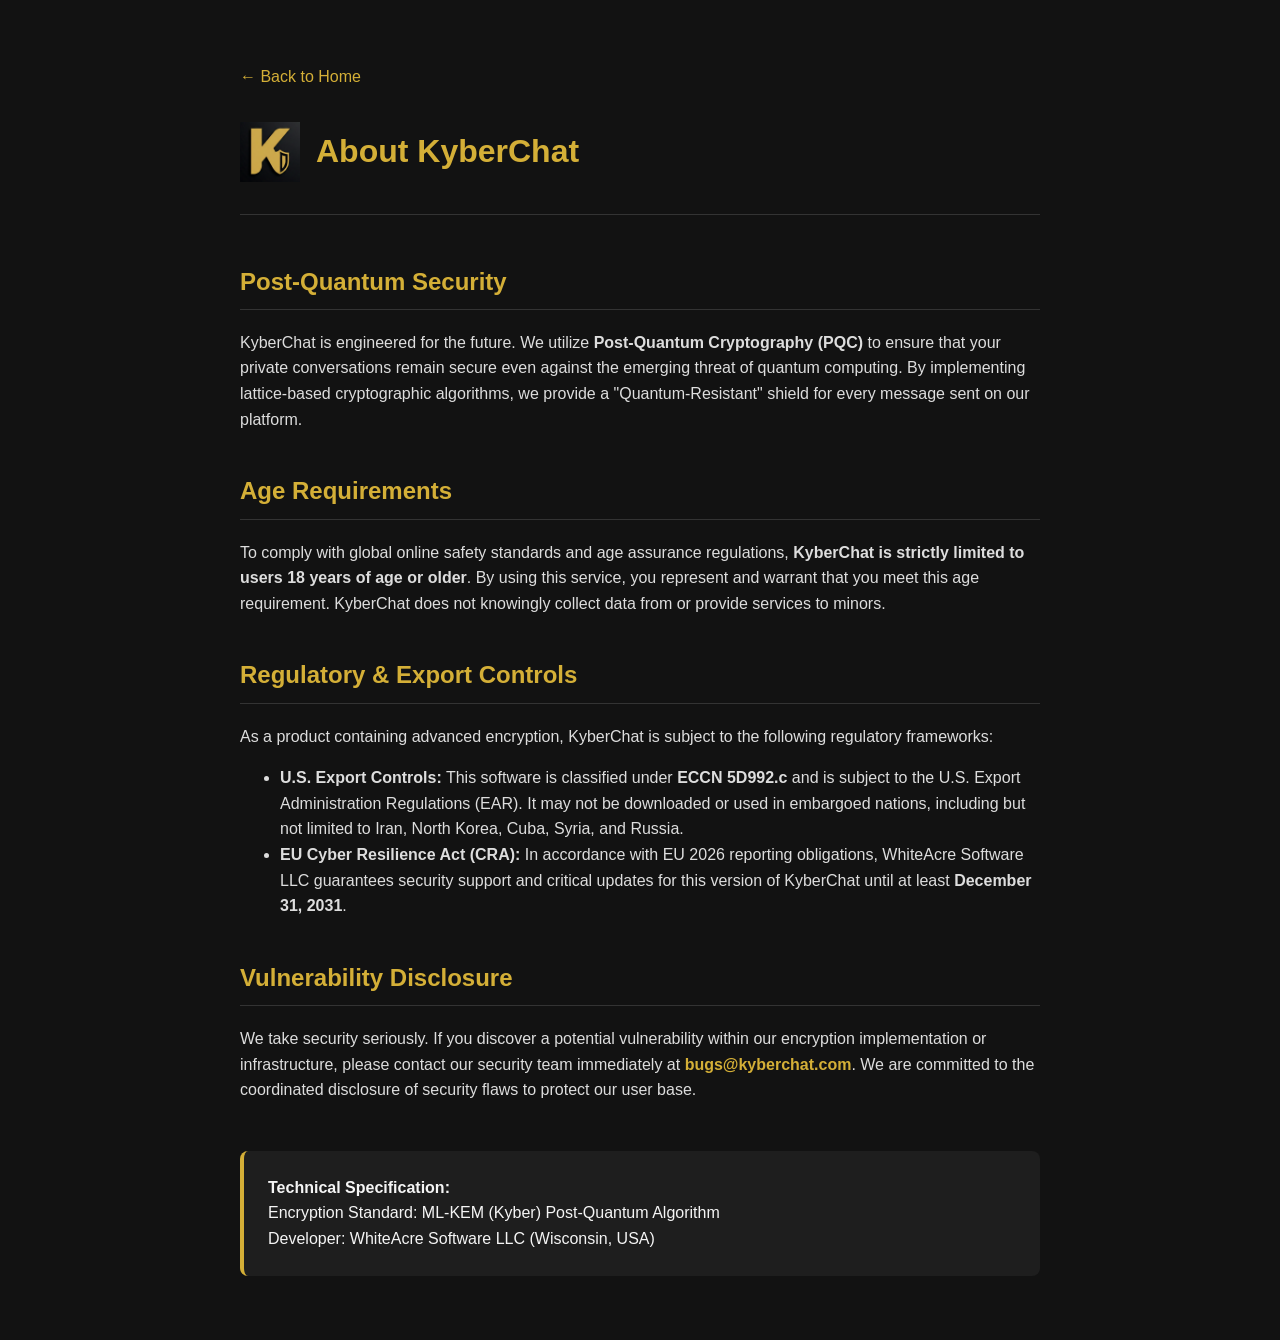
==== about.html @ 8aec7927 "added about.html" ====
<!DOCTYPE html>
<html lang="en">
<head>
    <meta charset="UTF-8">
    <meta name="viewport" content="width=device-width, initial-scale=1.0">
    <title>About KyberChat - Technology & Compliance</title>
    <link rel="icon" type="image/x-icon" href="favicon.ico">
    <link rel="stylesheet" href="styles.css">
</head>
<body class="policy-page">

    <div class="container">
        <a href="index.html" class="nav-link">&larr; Back to Home</a>
        
        <div class="page-header">
            <img src="kyberchat_logo.png" alt="KyberChat Logo" class="logo">
            <h1>About KyberChat</h1>
        </div>

        <section>
            <h2>Post-Quantum Security</h2>
            <p>KyberChat is engineered for the future. We utilize <strong>Post-Quantum Cryptography (PQC)</strong> to ensure that your private conversations remain secure even against the emerging threat of quantum computing. By implementing lattice-based cryptographic algorithms, we provide a "Quantum-Resistant" shield for every message sent on our platform.</p>
        </section>

        <section>
            <h2>Age Requirements</h2>
            <p>To comply with global online safety standards and age assurance regulations, <strong>KyberChat is strictly limited to users 18 years of age or older</strong>. By using this service, you represent and warrant that you meet this age requirement. KyberChat does not knowingly collect data from or provide services to minors.</p>
        </section>

        <section>
            <h2>Regulatory & Export Controls</h2>
            <p>As a product containing advanced encryption, KyberChat is subject to the following regulatory frameworks:</p>
            <ul>
                <li><strong>U.S. Export Controls:</strong> This software is classified under <strong>ECCN 5D992.c</strong> and is subject to the U.S. Export Administration Regulations (EAR). It may not be downloaded or used in embargoed nations, including but not limited to Iran, North Korea, Cuba, Syria, and Russia.</li>
                <li><strong>EU Cyber Resilience Act (CRA):</strong> In accordance with EU 2026 reporting obligations, WhiteAcre Software LLC guarantees security support and critical updates for this version of KyberChat until at least <strong>December 31, 2031</strong>.</li>
            </ul>
        </section>

        <section>
            <h2>Vulnerability Disclosure</h2>
            <p>We take security seriously. If you discover a potential vulnerability within our encryption implementation or infrastructure, please contact our security team immediately at <a href="mailto:bugs@kyberchat.com">bugs@kyberchat.com</a>. We are committed to the coordinated disclosure of security flaws to protect our user base.</p>
        </section>

        <div class="company-info">
            <strong>Technical Specification:</strong><br>
            Encryption Standard: ML-KEM (Kyber) Post-Quantum Algorithm<br>
            Developer: WhiteAcre Software LLC (Wisconsin, USA)
        </div>
    </div>

</body>
</html>
---- styles.css ----
:root {
    --bg-color: #121212;
    --text-color: #f5f5f5;
    --accent-color: #d4af37; /* Gold to match the logo */
    --card-bg: #1e1e1e;
}

body {
    font-family: -apple-system, BlinkMacSystemFont, "Segoe UI", Roboto, Helvetica, Arial, sans-serif;
    background-color: var(--bg-color);
    color: var(--text-color);
    margin: 0;
    padding: 0;
    line-height: 1.6;
}

/* --- Common Typography & Links --- */
h1 {
    color: var(--accent-color);
    margin: 0;
}

a {
    color: var(--accent-color);
    text-decoration: none;
    font-weight: bold;
}

a:hover {
    text-decoration: underline;
}

.logo {
    width: 120px;
    height: auto;
    margin-bottom: 1rem;
}

.container {
    max-width: 900px;
    margin: 0 auto;
    padding: 2rem;
}

/* --- Index.html Styles --- */
header {
    text-align: center;
    padding: 4rem 2rem;
    background: linear-gradient(180deg, #1a1a1a 0%, var(--bg-color) 100%);
}

header h1 {
    font-size: 3rem;
    margin-bottom: 0.5rem;
}

.subtitle {
    font-size: 1.2rem;
    color: #aaa;
    max-width: 600px;
    margin: 0 auto 2rem auto;
}

.features {
    display: flex;
    gap: 2rem;
    margin-top: 2rem;
    flex-wrap: wrap;
}

.feature-card {
    background-color: var(--card-bg);
    padding: 2rem;
    border-radius: 8px;
    flex: 1;
    min-width: 250px;
    border-top: 4px solid var(--accent-color);
}

.links {
    text-align: center;
    margin-top: 4rem;
}

.btn {
    display: inline-block;
    background-color: var(--accent-color);
    color: #000;
    padding: 0.8rem 1.5rem;
    border-radius: 4px;
    margin: 0.5rem;
    transition: opacity 0.2s;
}

.btn:hover {
    opacity: 0.8;
    text-decoration: none;
}

footer {
    text-align: center;
    padding: 2rem;
    margin-top: 4rem;
    border-top: 1px solid #333;
    font-size: 0.9rem;
    color: #888;
}

/* --- Privacy Policy Styles --- */
.policy-page .container {
    max-width: 800px;
    padding: 4rem 2rem;
}

.page-header {
    display: flex;
    align-items: center;
    gap: 1rem;
    margin-bottom: 3rem;
    border-bottom: 1px solid #333;
    padding-bottom: 2rem;
}

.page-header .logo {
    width: 60px;
    margin-bottom: 0;
}

.policy-page h2 {
    color: var(--accent-color);
    margin-top: 2.5rem;
    border-bottom: 1px solid #333;
    padding-bottom: 0.5rem;
}

.policy-page p, 
.policy-page li {
    color: #ddd;
}

.nav-link {
    display: inline-block;
    margin-bottom: 2rem;
    font-weight: normal;
}

.company-info {
    background-color: var(--card-bg);
    padding: 1.5rem;
    border-radius: 8px;
    margin-top: 3rem;
    border-left: 4px solid var(--accent-color);
}
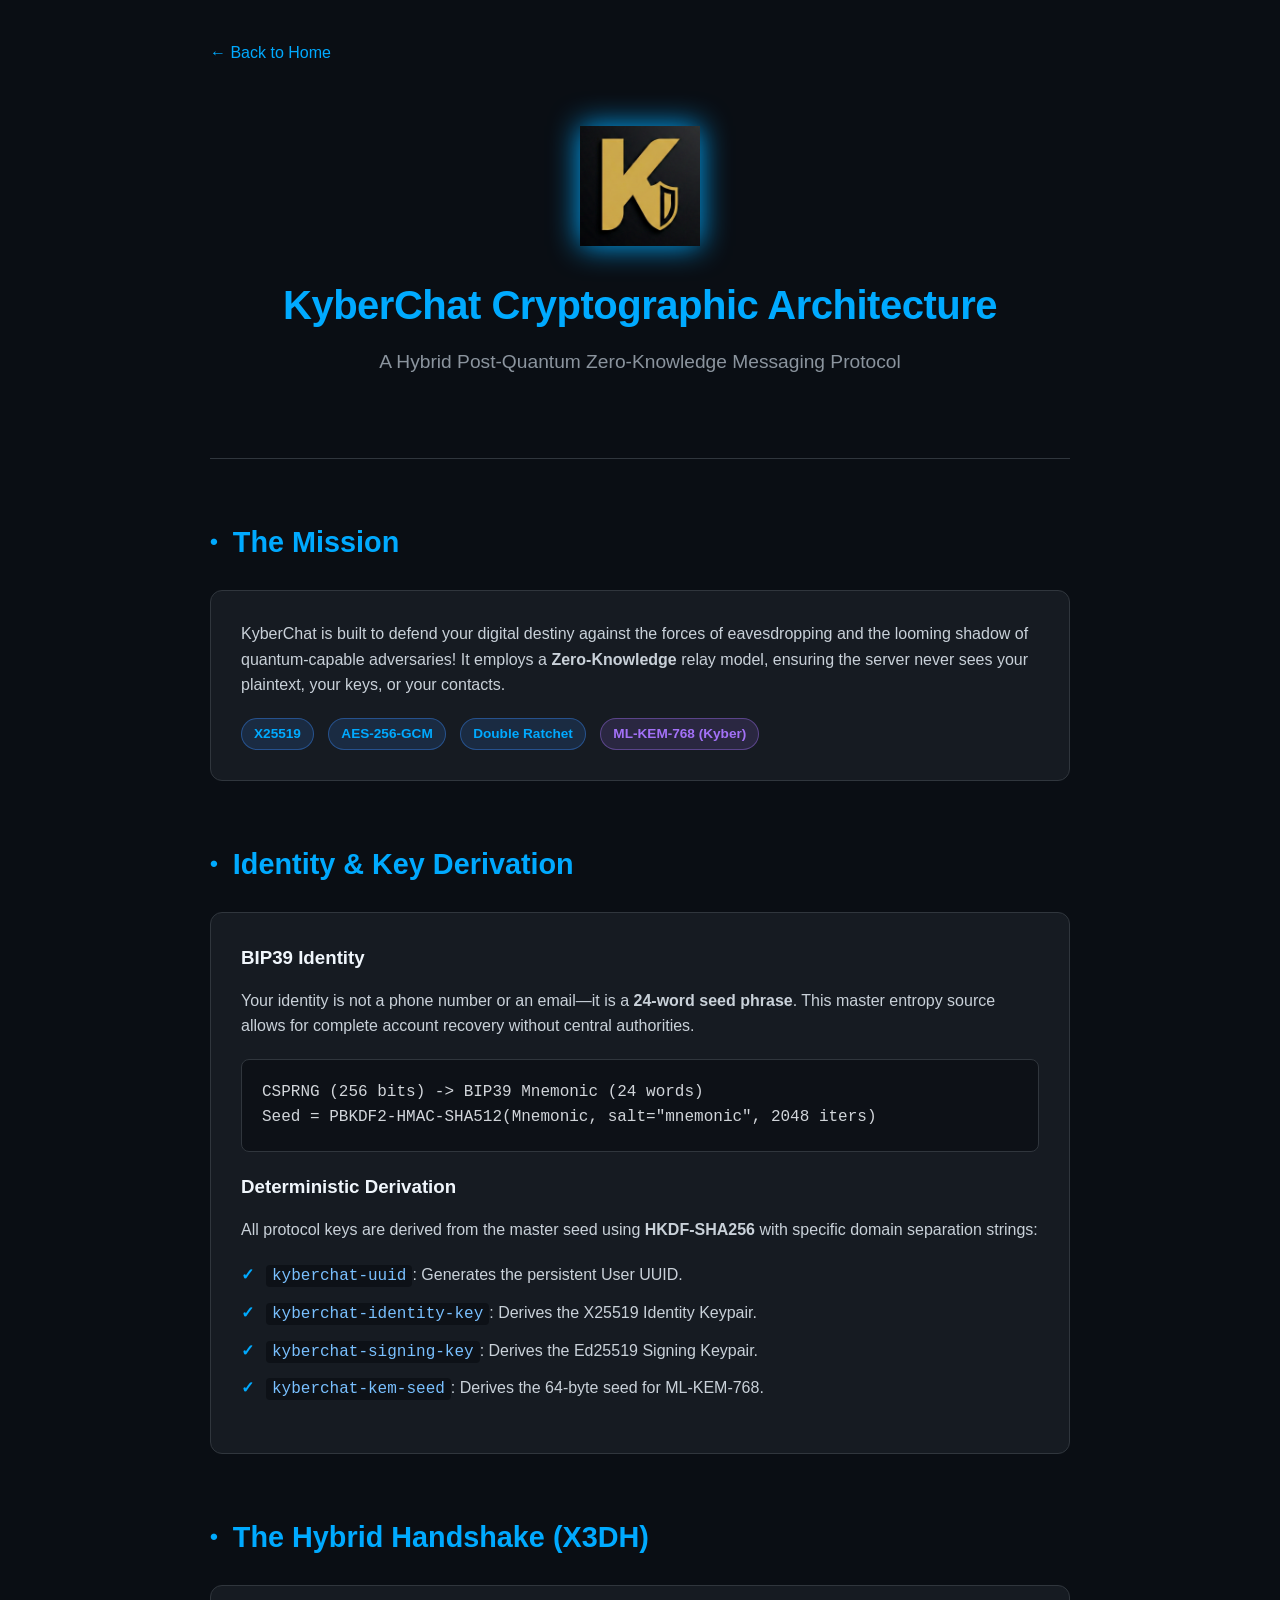
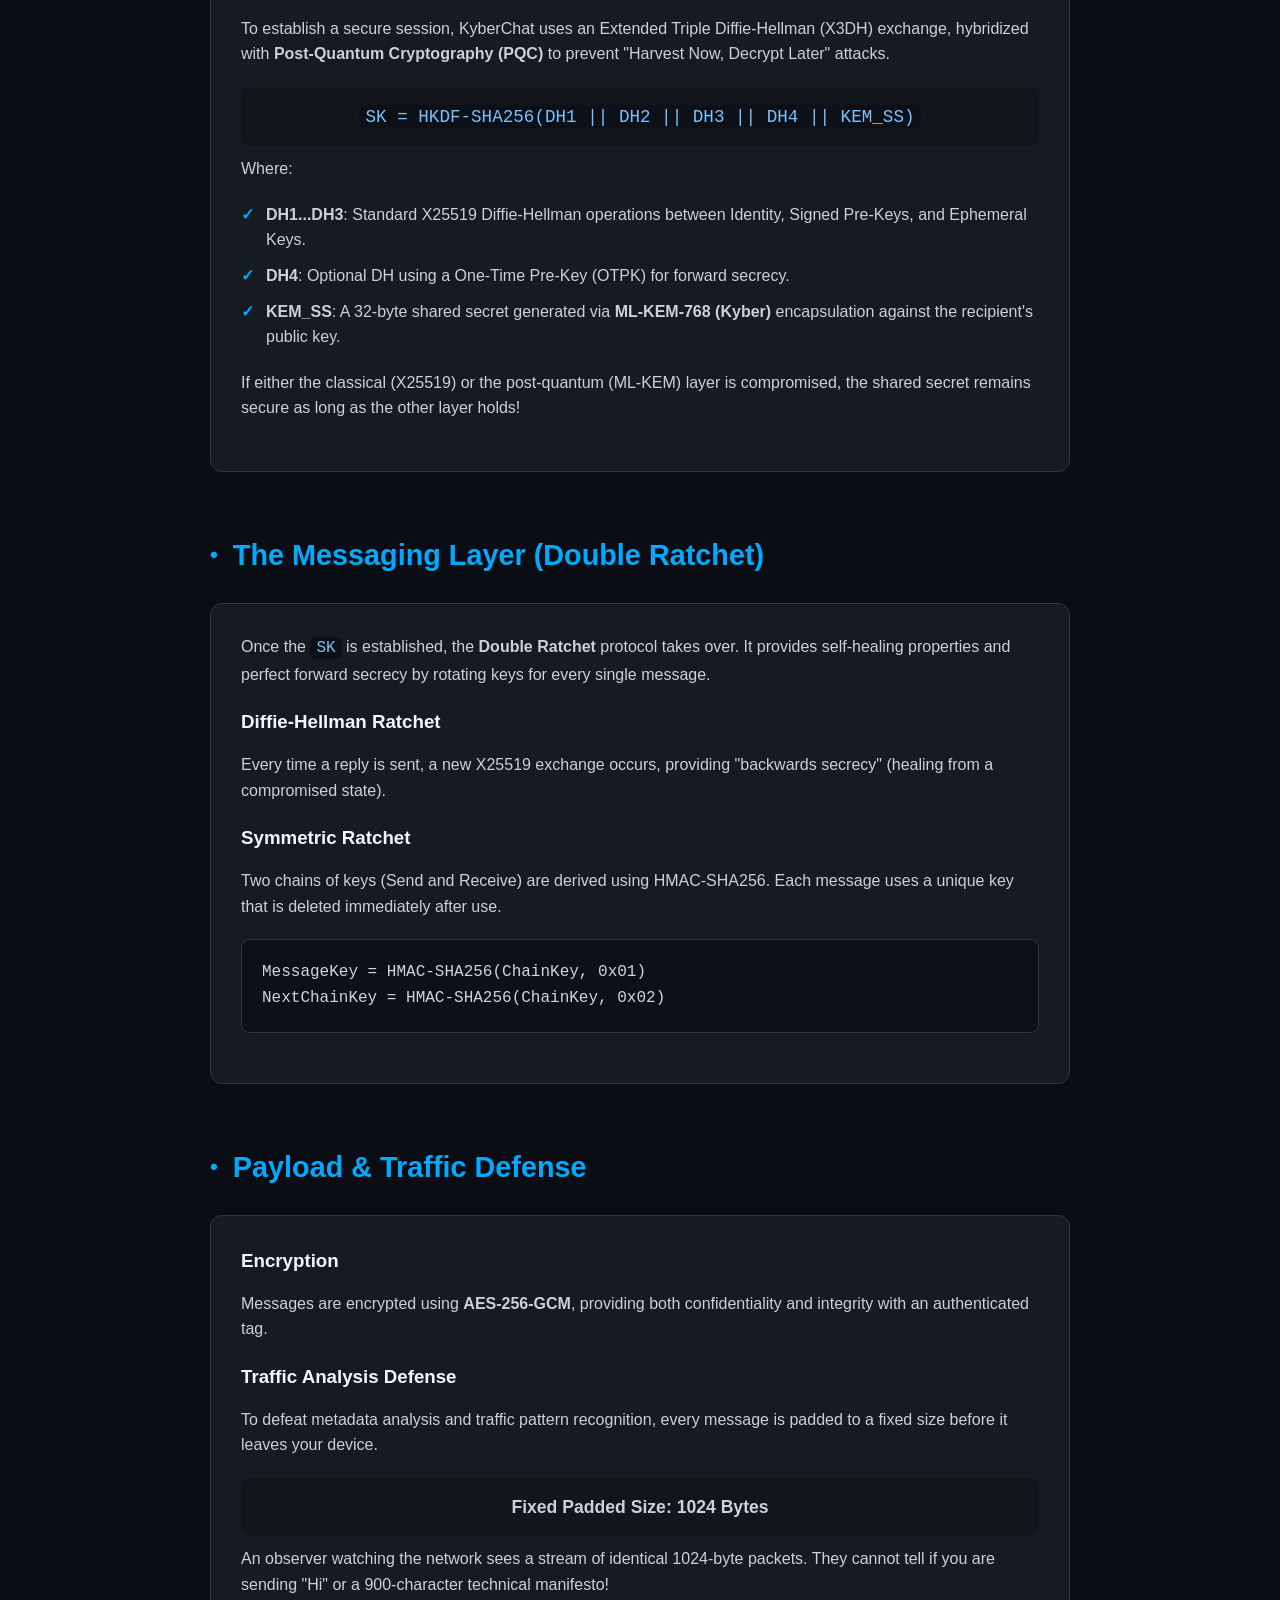
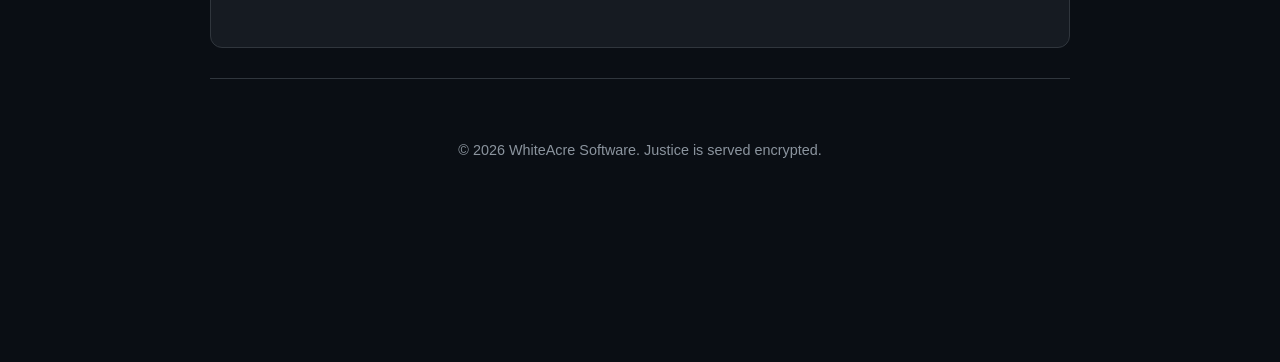
==== commit a98dfa76: "web update" ====
--- a/about.html
+++ b/about.html
@@ -3,50 +3,106 @@
 <head>
     <meta charset="UTF-8">
     <meta name="viewport" content="width=device-width, initial-scale=1.0">
-    <title>About KyberChat - Technology & Compliance</title>
-    <link rel="icon" type="image/x-icon" href="favicon.ico">
+    <title>KyberChat - Technical Specification</title>
     <link rel="stylesheet" href="styles.css">
 </head>
-<body class="policy-page">
+<body>
+    <div class="container">
+        <nav style="margin-top: 20px;">
+            <a href="index.html" style="color: var(--primary-blue); text-decoration: none;">&larr; Back to Home</a>
+        </nav>
+        <header>
+            <img src="kyberchat_logo.png" alt="KyberChat Logo" class="hero-logo" onerror="this.src='logo_placeholder.png'">
+            <h1>KyberChat Cryptographic Architecture</h1>
+            <p class="subtitle">A Hybrid Post-Quantum Zero-Knowledge Messaging Protocol</p>
+        </header>
 
-    <div class="container">
-        <a href="index.html" class="nav-link">&larr; Back to Home</a>
-        
-        <div class="page-header">
-            <img src="kyberchat_logo.png" alt="KyberChat Logo" class="logo">
-            <h1>About KyberChat</h1>
-        </div>
-
-        <section>
-            <h2>Post-Quantum Security</h2>
-            <p>KyberChat is engineered for the future. We utilize <strong>Post-Quantum Cryptography (PQC)</strong> to ensure that your private conversations remain secure even against the emerging threat of quantum computing. By implementing lattice-based cryptographic algorithms, we provide a "Quantum-Resistant" shield for every message sent on our platform.</p>
+        <section id="overview">
+            <h2>The Mission</h2>
+            <div class="card">
+                <p>KyberChat is built to defend your digital destiny against the forces of eavesdropping and the looming shadow of quantum-capable adversaries! It employs a <strong>Zero-Knowledge</strong> relay model, ensuring the server never sees your plaintext, your keys, or your contacts.</p>
+                <div class="badges">
+                    <span class="badge">X25519</span>
+                    <span class="badge">AES-256-GCM</span>
+                    <span class="badge">Double Ratchet</span>
+                    <span class="badge pqc-badge">ML-KEM-768 (Kyber)</span>
+                </div>
+            </div>
         </section>
 
-        <section>
-            <h2>Age Requirements</h2>
-            <p>To comply with global online safety standards and age assurance regulations, <strong>KyberChat is strictly limited to users 18 years of age or older</strong>. By using this service, you represent and warrant that you meet this age requirement. KyberChat does not knowingly collect data from or provide services to minors.</p>
+        <section id="identity">
+            <h2>Identity & Key Derivation</h2>
+            <div class="card">
+                <h3>BIP39 Identity</h3>
+                <p>Your identity is not a phone number or an email—it is a <strong>24-word seed phrase</strong>. This master entropy source allows for complete account recovery without central authorities.</p>
+                
+                <pre><code>CSPRNG (256 bits) -> BIP39 Mnemonic (24 words)
+Seed = PBKDF2-HMAC-SHA512(Mnemonic, salt="mnemonic", 2048 iters)</code></pre>
+
+                <h3>Deterministic Derivation</h3>
+                <p>All protocol keys are derived from the master seed using <strong>HKDF-SHA256</strong> with specific domain separation strings:</p>
+                <ul>
+                    <li><code>kyberchat-uuid</code>: Generates the persistent User UUID.</li>
+                    <li><code>kyberchat-identity-key</code>: Derives the X25519 Identity Keypair.</li>
+                    <li><code>kyberchat-signing-key</code>: Derives the Ed25519 Signing Keypair.</li>
+                    <li><code>kyberchat-kem-seed</code>: Derives the 64-byte seed for ML-KEM-768.</li>
+                </ul>
+            </div>
         </section>
 
-        <section>
-            <h2>Regulatory & Export Controls</h2>
-            <p>As a product containing advanced encryption, KyberChat is subject to the following regulatory frameworks:</p>
-            <ul>
-                <li><strong>U.S. Export Controls:</strong> This software is classified under <strong>ECCN 5D992.c</strong> and is subject to the U.S. Export Administration Regulations (EAR). It may not be downloaded or used in embargoed nations, including but not limited to Iran, North Korea, Cuba, Syria, and Russia.</li>
-                <li><strong>EU Cyber Resilience Act (CRA):</strong> In accordance with EU 2026 reporting obligations, WhiteAcre Software LLC guarantees security support and critical updates for this version of KyberChat until at least <strong>December 31, 2031</strong>.</li>
-            </ul>
+        <section id="handshake">
+            <h2>The Hybrid Handshake (X3DH)</h2>
+            <div class="card">
+                <p>To establish a secure session, KyberChat uses an Extended Triple Diffie-Hellman (X3DH) exchange, hybridized with <strong>Post-Quantum Cryptography (PQC)</strong> to prevent "Harvest Now, Decrypt Later" attacks.</p>
+                
+                <div class="math-block">
+                    <code>SK = HKDF-SHA256(DH1 || DH2 || DH3 || DH4 || KEM_SS)</code>
+                </div>
+
+                <p>Where:</p>
+                <ul>
+                    <li><strong>DH1...DH3</strong>: Standard X25519 Diffie-Hellman operations between Identity, Signed Pre-Keys, and Ephemeral Keys.</li>
+                    <li><strong>DH4</strong>: Optional DH using a One-Time Pre-Key (OTPK) for forward secrecy.</li>
+                    <li><strong>KEM_SS</strong>: A 32-byte shared secret generated via <strong>ML-KEM-768 (Kyber)</strong> encapsulation against the recipient's public key.</li>
+                </ul>
+                <p>If either the classical (X25519) or the post-quantum (ML-KEM) layer is compromised, the shared secret remains secure as long as the other layer holds!</p>
+            </div>
         </section>
 
-        <section>
-            <h2>Vulnerability Disclosure</h2>
-            <p>We take security seriously. If you discover a potential vulnerability within our encryption implementation or infrastructure, please contact our security team immediately at <a href="mailto:bugs@kyberchat.com">bugs@kyberchat.com</a>. We are committed to the coordinated disclosure of security flaws to protect our user base.</p>
+        <section id="ratchet">
+            <h2>The Messaging Layer (Double Ratchet)</h2>
+            <div class="card">
+                <p>Once the <code>SK</code> is established, the <strong>Double Ratchet</strong> protocol takes over. It provides self-healing properties and perfect forward secrecy by rotating keys for every single message.</p>
+                
+                <h3>Diffie-Hellman Ratchet</h3>
+                <p>Every time a reply is sent, a new X25519 exchange occurs, providing "backwards secrecy" (healing from a compromised state).</p>
+                
+                <h3>Symmetric Ratchet</h3>
+                <p>Two chains of keys (Send and Receive) are derived using HMAC-SHA256. Each message uses a unique key that is deleted immediately after use.</p>
+                
+                <pre><code>MessageKey = HMAC-SHA256(ChainKey, 0x01)
+NextChainKey = HMAC-SHA256(ChainKey, 0x02)</code></pre>
+            </div>
         </section>
 
-        <div class="company-info">
-            <strong>Technical Specification:</strong><br>
-            Encryption Standard: ML-KEM (Kyber) Post-Quantum Algorithm<br>
-            Developer: WhiteAcre Software LLC (Wisconsin, USA)
-        </div>
+        <section id="protection">
+            <h2>Payload & Traffic Defense</h2>
+            <div class="card">
+                <h3>Encryption</h3>
+                <p>Messages are encrypted using <strong>AES-256-GCM</strong>, providing both confidentiality and integrity with an authenticated tag.</p>
+                
+                <h3>Traffic Analysis Defense</h3>
+                <p>To defeat metadata analysis and traffic pattern recognition, every message is padded to a fixed size before it leaves your device.</p>
+                <div class="math-block">
+                    <strong>Fixed Padded Size: 1024 Bytes</strong>
+                </div>
+                <p>An observer watching the network sees a stream of identical 1024-byte packets. They cannot tell if you are sending "Hi" or a 900-character technical manifesto!</p>
+            </div>
+        </section>
+
+        <footer>
+            <p>&copy; 2026 WhiteAcre Software. Justice is served encrypted.</p>
+        </footer>
     </div>
-
 </body>
 </html>
--- a/styles.css
+++ b/styles.css
@@ -1,153 +1,180 @@
 :root {
-    --bg-color: #121212;
-    --text-color: #f5f5f5;
-    --accent-color: #d4af37; /* Gold to match the logo */
-    --card-bg: #1e1e1e;
+    --primary-blue: #00aaff;
+    --dark-bg: #0a0e14;
+    --card-bg: #161b22;
+    --text-main: #c9d1d9;
+    --text-dim: #8b949e;
+    --accent-glow: rgba(0, 170, 255, 0.3);
+    --code-bg: #0d1117;
+}
+
+* {
+    box-sizing: border-box;
+    margin: 0;
+    padding: 0;
 }
 
 body {
-    font-family: -apple-system, BlinkMacSystemFont, "Segoe UI", Roboto, Helvetica, Arial, sans-serif;
-    background-color: var(--bg-color);
-    color: var(--text-color);
-    margin: 0;
-    padding: 0;
+    background-color: var(--dark-bg);
+    color: var(--text-main);
+    font-family: -apple-system, BlinkMacSystemFont, "Segoe UI", Helvetica, Arial, sans-serif;
     line-height: 1.6;
-}
-
-/* --- Common Typography & Links --- */
-h1 {
-    color: var(--accent-color);
-    margin: 0;
-}
-
-a {
-    color: var(--accent-color);
-    text-decoration: none;
-    font-weight: bold;
-}
-
-a:hover {
-    text-decoration: underline;
-}
-
-.logo {
-    width: 120px;
-    height: auto;
-    margin-bottom: 1rem;
+    padding-bottom: 100px;
 }
 
 .container {
     max-width: 900px;
     margin: 0 auto;
-    padding: 2rem;
+    padding: 20px;
 }
 
-/* --- Index.html Styles --- */
 header {
     text-align: center;
-    padding: 4rem 2rem;
-    background: linear-gradient(180deg, #1a1a1a 0%, var(--bg-color) 100%);
+    padding: 60px 0;
+    border-bottom: 1px solid #30363d;
 }
 
-header h1 {
-    font-size: 3rem;
-    margin-bottom: 0.5rem;
+.hero-logo {
+    width: 120px;
+    height: 120px;
+    margin-bottom: 20px;
+    filter: drop-shadow(0 0 15px var(--primary-blue));
+}
+
+h1 {
+    font-size: 2.5rem;
+    color: var(--primary-blue);
+    margin-bottom: 10px;
+    letter-spacing: -0.5px;
 }
 
 .subtitle {
     font-size: 1.2rem;
-    color: #aaa;
-    max-width: 600px;
-    margin: 0 auto 2rem auto;
+    color: var(--text-dim);
 }
 
-.features {
-    display: flex;
-    gap: 2rem;
-    margin-top: 2rem;
-    flex-wrap: wrap;
+section {
+    margin-top: 60px;
 }
 
-.feature-card {
-    background-color: var(--card-bg);
-    padding: 2rem;
-    border-radius: 8px;
-    flex: 1;
-    min-width: 250px;
-    border-top: 4px solid var(--accent-color);
+h2 {
+    font-size: 1.8rem;
+    color: var(--primary-blue);
+    margin-bottom: 25px;
+    display: flex;
+    align-items: center;
 }
 
-.links {
-    text-align: center;
-    margin-top: 4rem;
+h2::before {
+    content: "•";
+    margin-right: 15px;
+    font-size: 1.4rem;
 }
 
-.btn {
-    display: inline-block;
-    background-color: var(--accent-color);
-    color: #000;
-    padding: 0.8rem 1.5rem;
-    border-radius: 4px;
-    margin: 0.5rem;
-    transition: opacity 0.2s;
+p {
+    margin-bottom: 20px;
 }
 
-.btn:hover {
-    opacity: 0.8;
-    text-decoration: none;
+.card {
+    background-color: var(--card-bg);
+    border: 1px solid #30363d;
+    border-radius: 12px;
+    padding: 30px;
+    margin-bottom: 30px;
+    transition: transform 0.2s ease, box-shadow 0.2s ease;
+}
+
+.card:hover {
+    transform: translateY(-4px);
+    box-shadow: 0 8px 24px var(--accent-glow);
+}
+
+h3 {
+    color: #f0f6fc;
+    margin-bottom: 15px;
+}
+
+code {
+    background-color: var(--code-bg);
+    padding: 2px 6px;
+    border-radius: 4px;
+    font-family: "SFMono-Regular", Consolas, "Liberation Mono", Menlo, monospace;
+    color: #79c0ff;
+}
+
+pre {
+    background-color: var(--code-bg);
+    padding: 20px;
+    border-radius: 8px;
+    overflow-x: auto;
+    margin: 20px 0;
+    border: 1px solid #30363d;
+}
+
+pre code {
+    background-color: transparent;
+    padding: 0;
+    color: #d1d5da;
+}
+
+.diagram {
+    background: #1c2128;
+    border-radius: 12px;
+    padding: 20px;
+    margin: 30px 0;
+    text-align: center;
+}
+
+.badge {
+    display: inline-block;
+    padding: 4px 12px;
+    background-color: rgba(56, 139, 253, 0.15);
+    color: var(--primary-blue);
+    border: 1px solid rgba(56, 139, 253, 0.4);
+    border-radius: 20px;
+    font-size: 0.85rem;
+    font-weight: 600;
+    margin-right: 10px;
+}
+
+.pqc-badge {
+    background-color: rgba(163, 113, 247, 0.15);
+    color: #a371f7;
+    border: 1px solid rgba(163, 113, 247, 0.4);
+}
+
+ul {
+    list-style-type: none;
+    margin-bottom: 20px;
+}
+
+li {
+    margin-bottom: 10px;
+    padding-left: 25px;
+    position: relative;
+}
+
+li::before {
+    content: "✓";
+    position: absolute;
+    left: 0;
+    color: var(--primary-blue);
+    font-weight: bold;
 }
 
 footer {
     text-align: center;
-    padding: 2rem;
-    margin-top: 4rem;
-    border-top: 1px solid #333;
+    padding: 60px 0;
+    color: var(--text-dim);
     font-size: 0.9rem;
-    color: #888;
+    border-top: 1px solid #30363d;
 }
 
-/* --- Privacy Policy Styles --- */
-.policy-page .container {
-    max-width: 800px;
-    padding: 4rem 2rem;
+.math-block {
+    text-align: center;
+    font-size: 1.1rem;
+    padding: 15px;
+    background: rgba(0,0,0,0.2);
+    border-radius: 8px;
+    margin: 10px 0;
 }
-
-.page-header {
-    display: flex;
-    align-items: center;
-    gap: 1rem;
-    margin-bottom: 3rem;
-    border-bottom: 1px solid #333;
-    padding-bottom: 2rem;
-}
-
-.page-header .logo {
-    width: 60px;
-    margin-bottom: 0;
-}
-
-.policy-page h2 {
-    color: var(--accent-color);
-    margin-top: 2.5rem;
-    border-bottom: 1px solid #333;
-    padding-bottom: 0.5rem;
-}
-
-.policy-page p, 
-.policy-page li {
-    color: #ddd;
-}
-
-.nav-link {
-    display: inline-block;
-    margin-bottom: 2rem;
-    font-weight: normal;
-}
-
-.company-info {
-    background-color: var(--card-bg);
-    padding: 1.5rem;
-    border-radius: 8px;
-    margin-top: 3rem;
-    border-left: 4px solid var(--accent-color);
-}
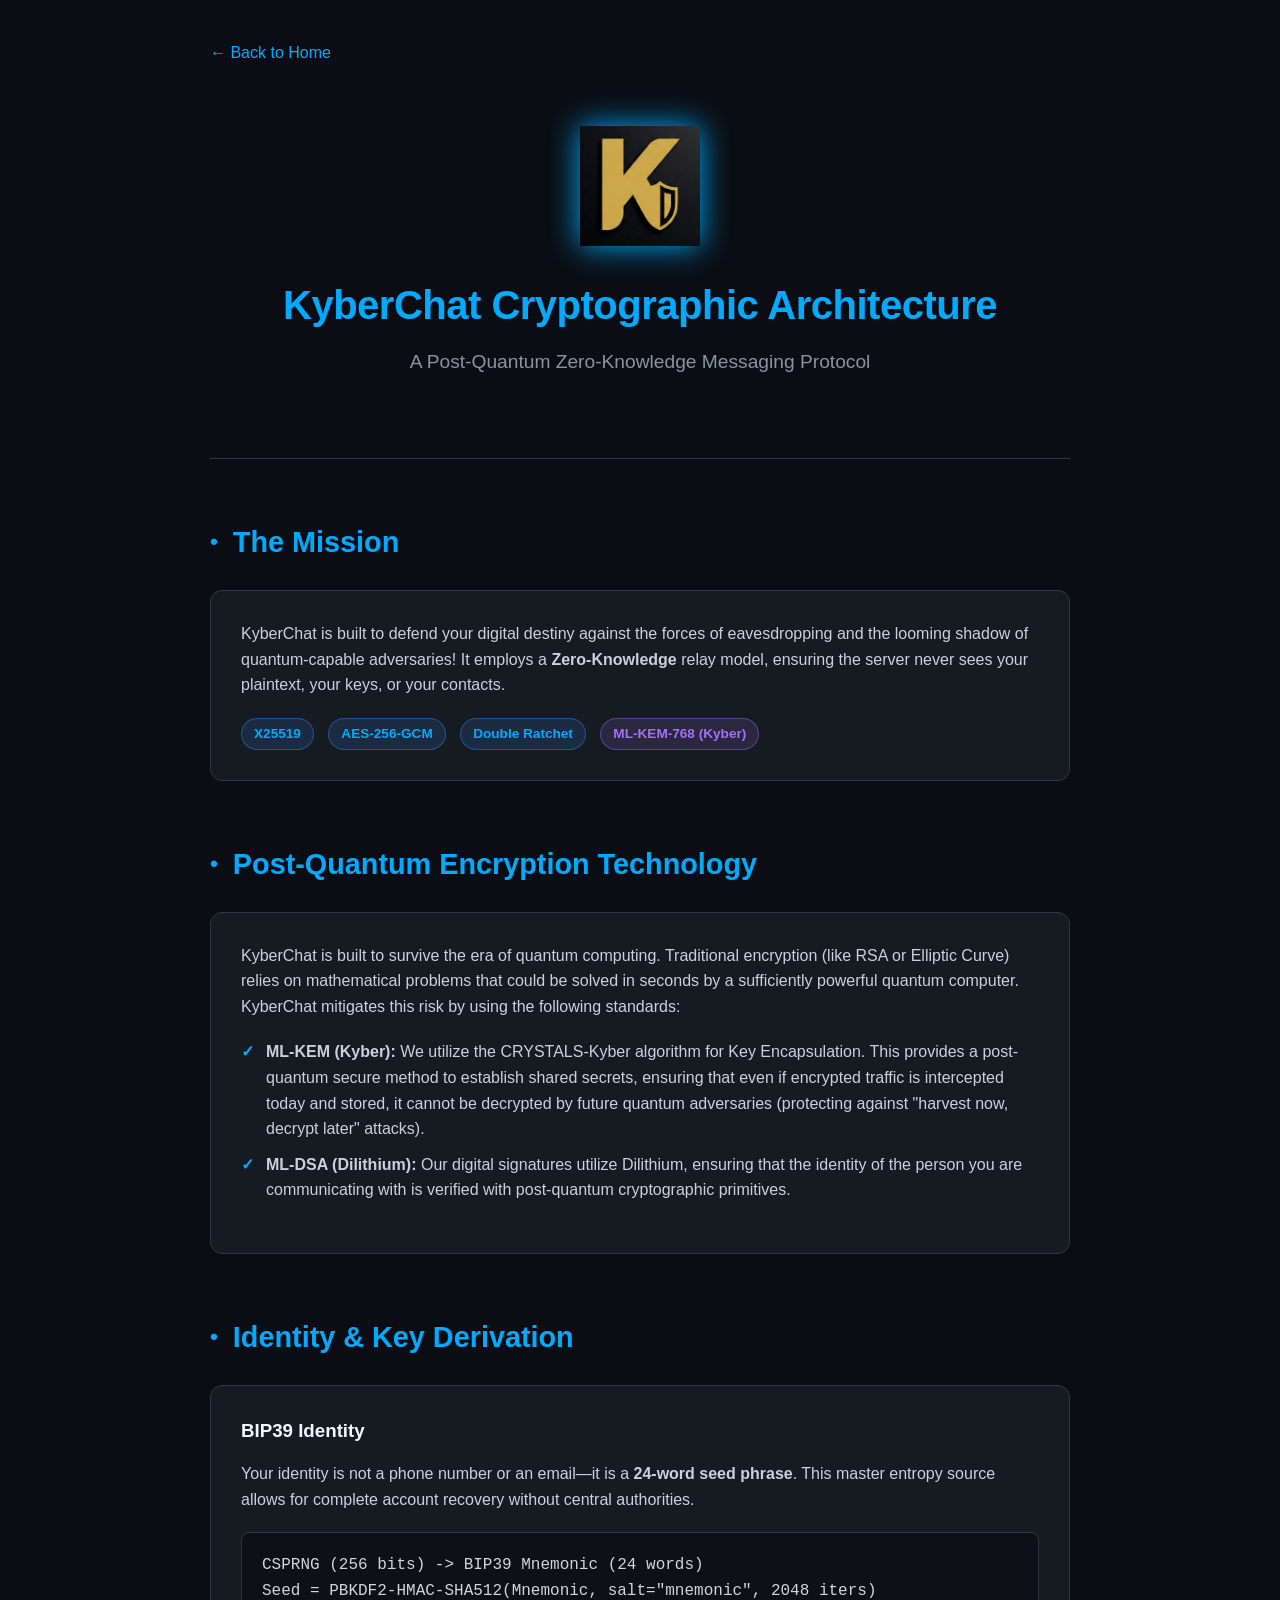
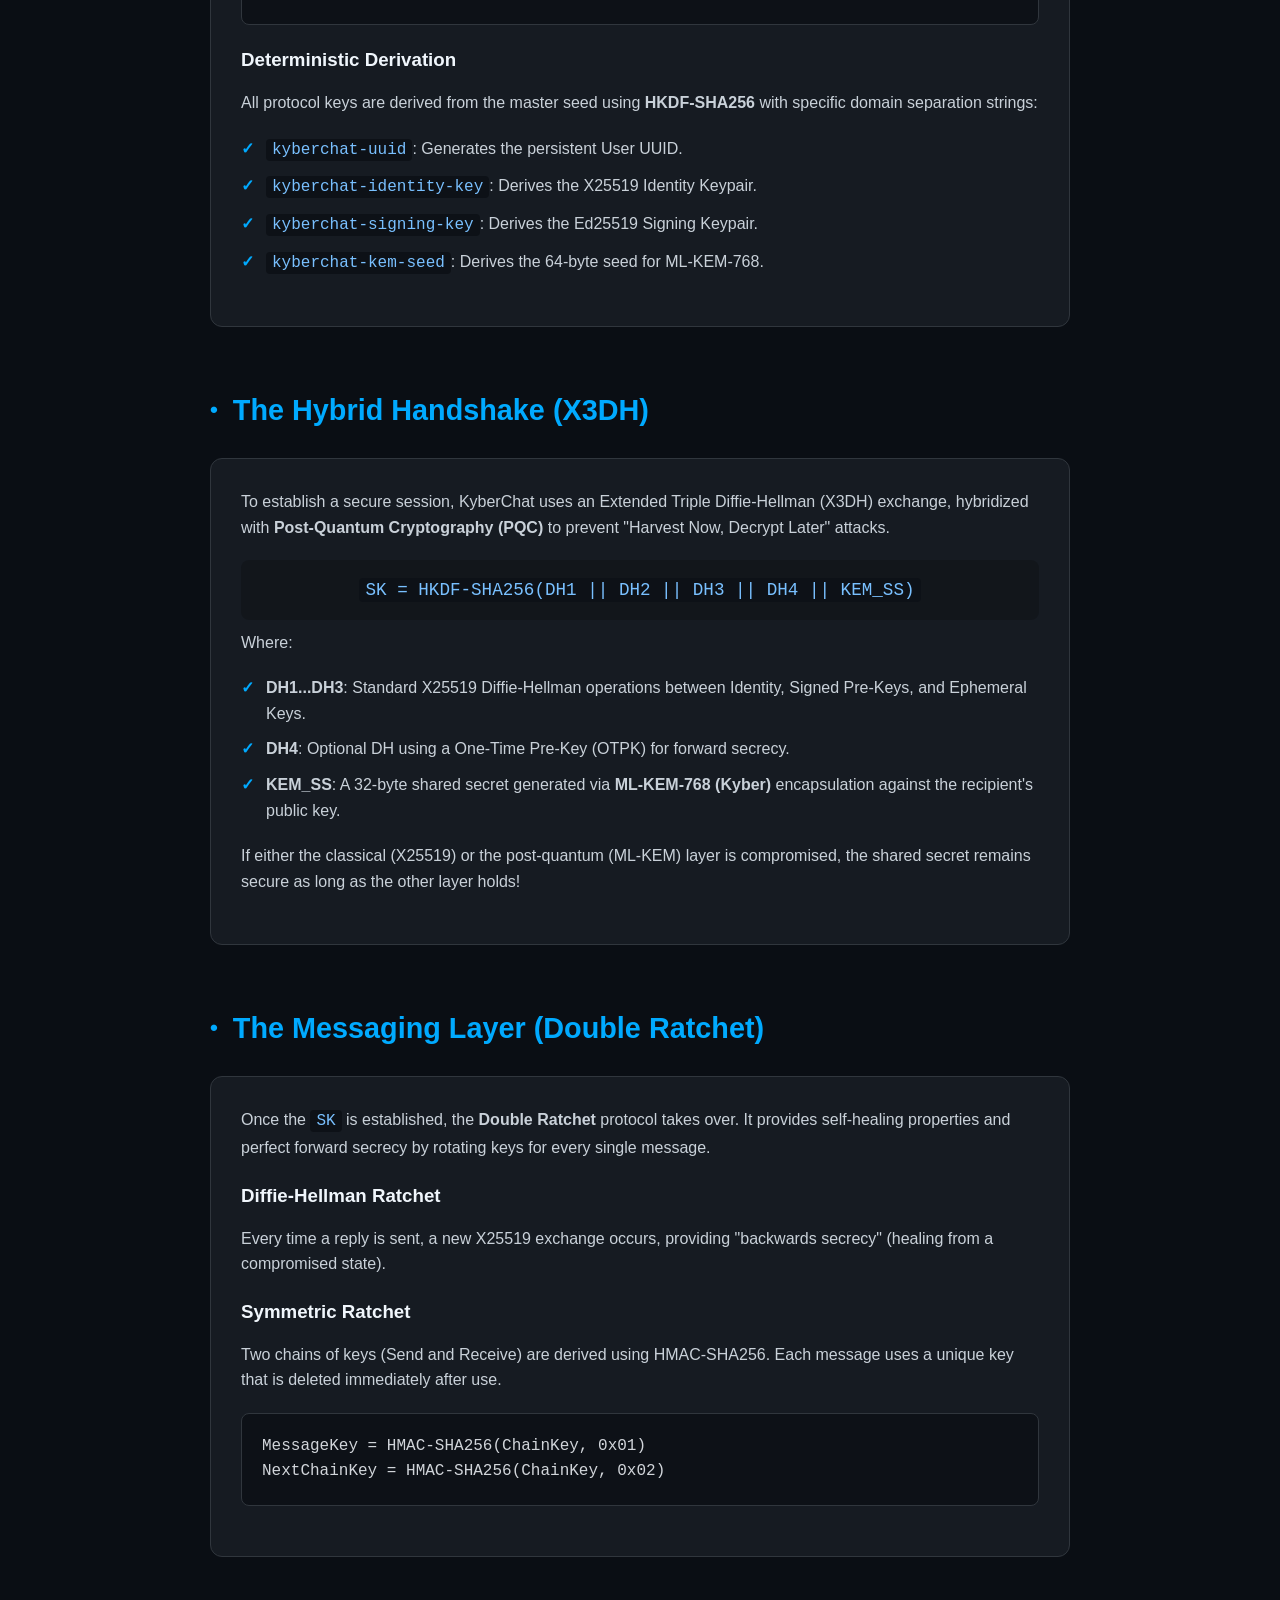
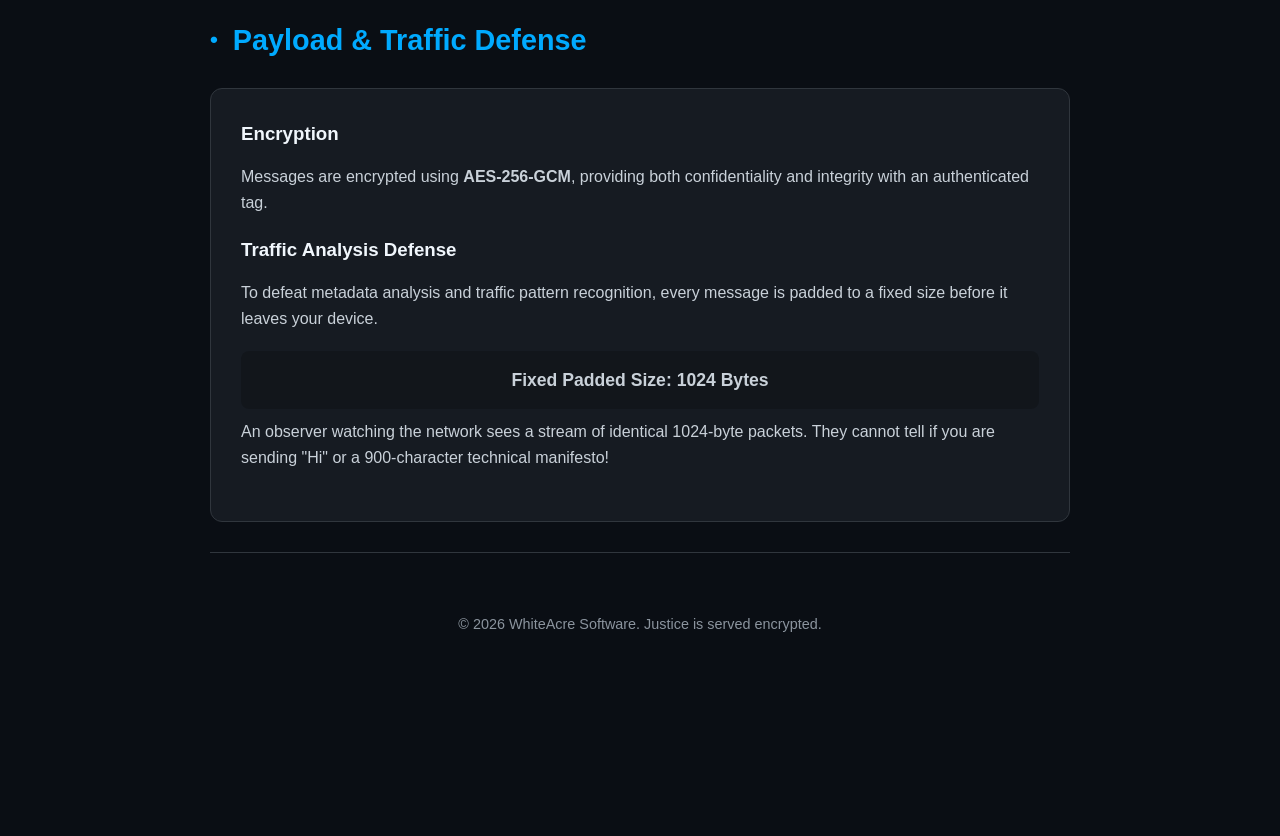
==== commit 7ce41385: "removed hybrid" ====
--- a/about.html
+++ b/about.html
@@ -14,7 +14,7 @@
         <header>
             <img src="kyberchat_logo.png" alt="KyberChat Logo" class="hero-logo" onerror="this.src='logo_placeholder.png'">
             <h1>KyberChat Cryptographic Architecture</h1>
-            <p class="subtitle">A Hybrid Post-Quantum Zero-Knowledge Messaging Protocol</p>
+            <p class="subtitle">A Post-Quantum Zero-Knowledge Messaging Protocol</p>
         </header>
 
         <section id="overview">
@@ -30,6 +30,18 @@
             </div>
         </section>
 
+	<section id="quantum-resistance">
+          <h2>Post-Quantum Encryption Technology</h2>
+        <div class="card">
+          <p>KyberChat is built to survive the era of quantum computing. Traditional encryption (like RSA or Elliptic Curve) relies on mathematical problems that could be solved in seconds by a sufficiently powerful quantum computer. KyberChat mitigates this risk by using the following standards:</p>
+        <ul>
+            <li><strong>ML-KEM (Kyber):</strong> We utilize the CRYSTALS-Kyber algorithm for Key Encapsulation. This provides a post-quantum secure method to establish shared secrets, ensuring that even if encrypted traffic is intercepted today and stored, it cannot be decrypted by future quantum adversaries (protecting against "harvest now, decrypt later" attacks).</li>
+            <li><strong>ML-DSA (Dilithium):</strong> Our digital signatures utilize Dilithium, ensuring that the identity of the person you are communicating with is verified with post-quantum cryptographic primitives.</li>
+        </ul>
+    </div>
+</section>
+
+	
         <section id="identity">
             <h2>Identity & Key Derivation</h2>
             <div class="card">
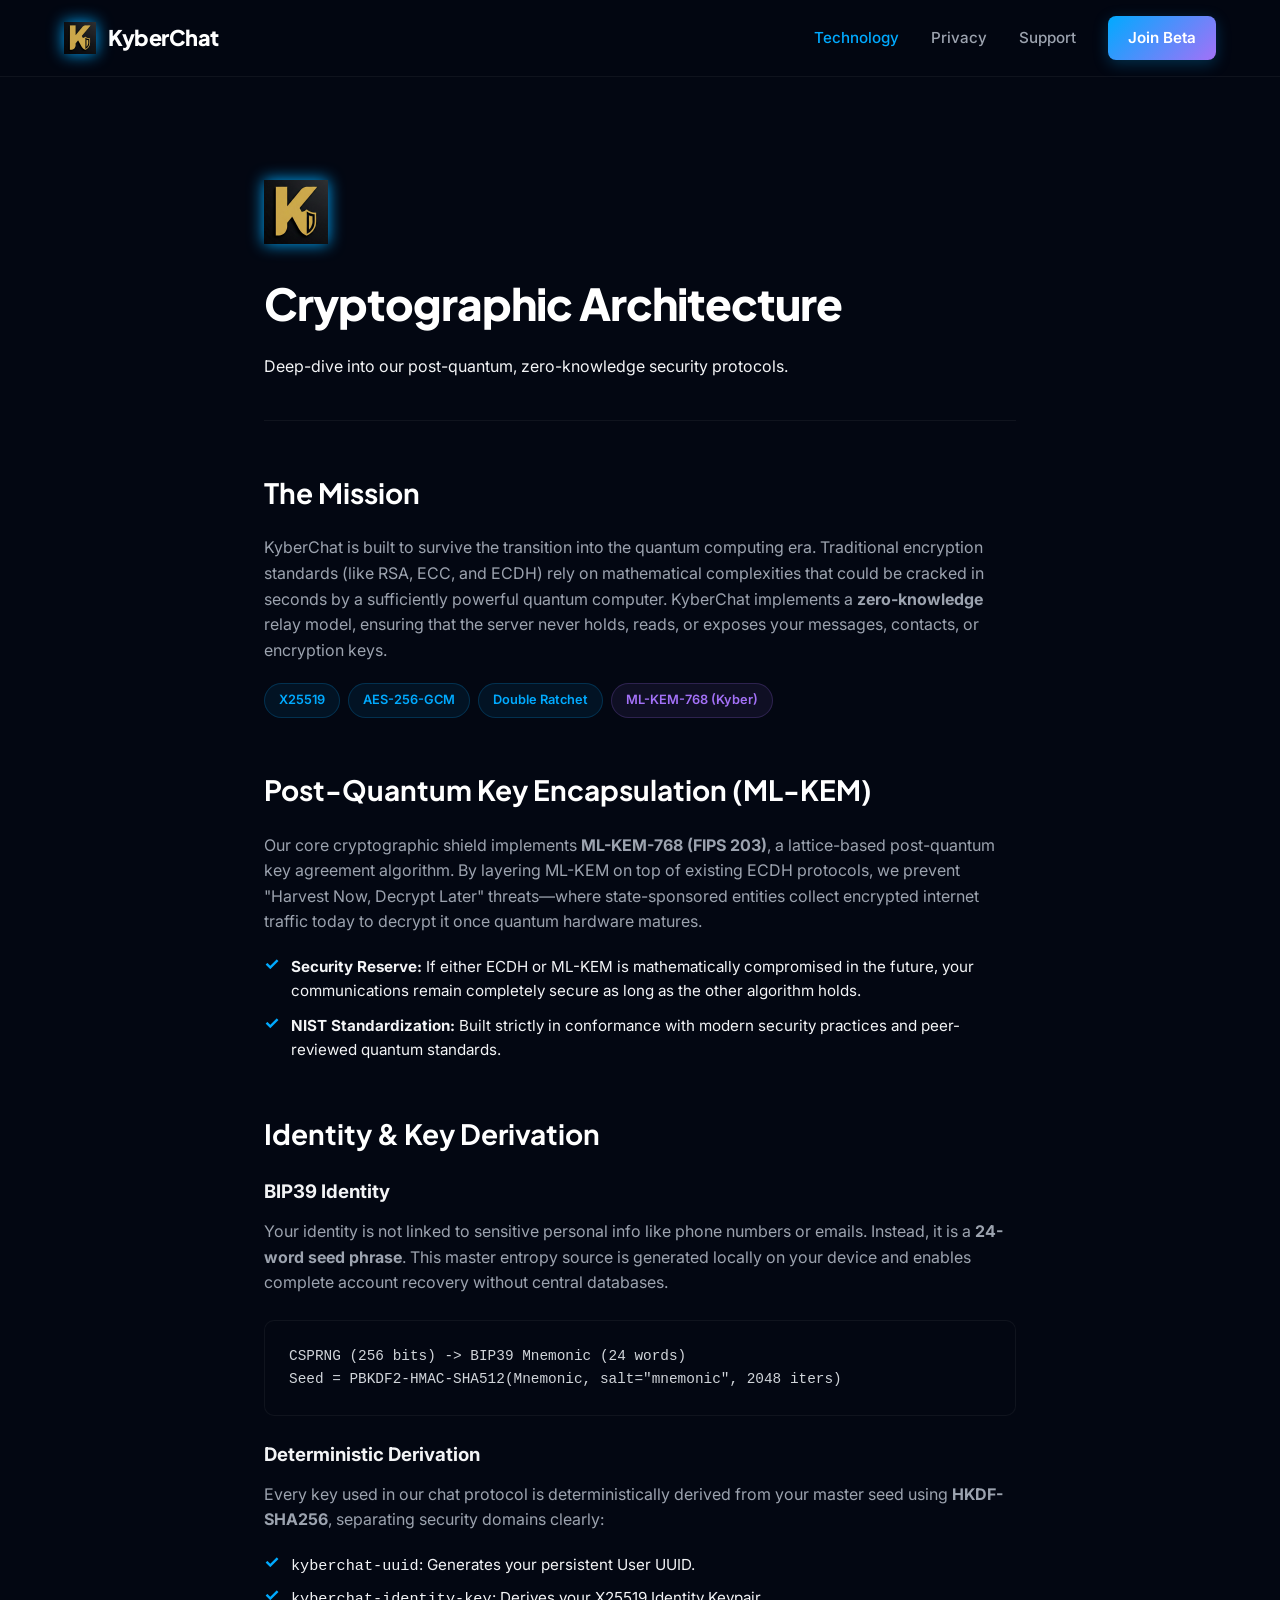
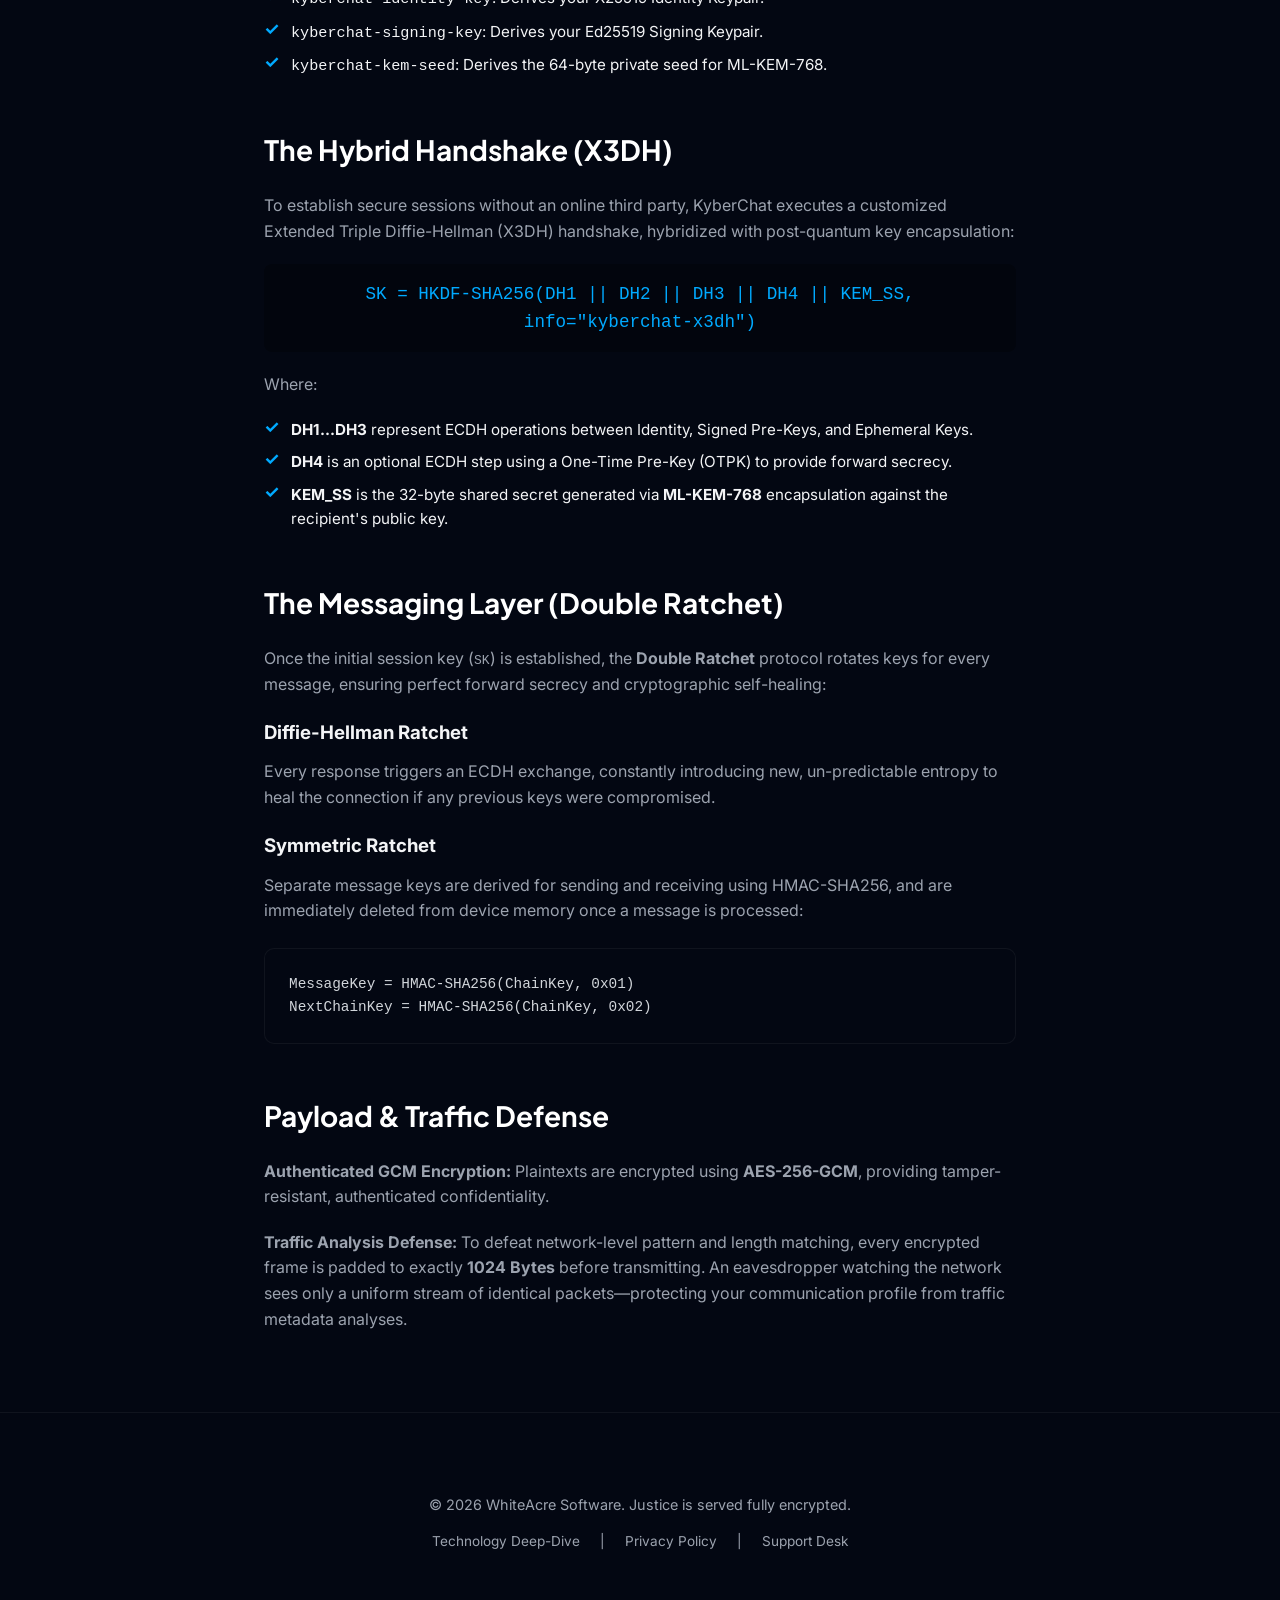
==== commit 339246a0: "rewrite the website" ====
--- a/about.html
+++ b/about.html
@@ -3,24 +3,41 @@
 <head>
     <meta charset="UTF-8">
     <meta name="viewport" content="width=device-width, initial-scale=1.0">
-    <title>KyberChat - Technical Specification</title>
+    <title>Cryptographic Architecture - KyberChat</title>
+    <link rel="icon" type="image/x-icon" href="favicon.ico">
     <link rel="stylesheet" href="styles.css">
 </head>
 <body>
-    <div class="container">
-        <nav style="margin-top: 20px;">
-            <a href="index.html" style="color: var(--primary-blue); text-decoration: none;">&larr; Back to Home</a>
-        </nav>
-        <header>
-            <img src="kyberchat_logo.png" alt="KyberChat Logo" class="hero-logo" onerror="this.src='logo_placeholder.png'">
-            <h1>KyberChat Cryptographic Architecture</h1>
-            <p class="subtitle">A Post-Quantum Zero-Knowledge Messaging Protocol</p>
+
+    <!-- Modern Sticky Navbar -->
+    <nav class="navbar">
+        <div class="container navbar-container">
+            <a href="/" class="logo-link">
+                <img src="kyberchat_logo.png" alt="KyberChat Logo" class="logo-icon">
+                <span class="logo-text">KyberChat</span>
+            </a>
+            <div class="nav-links">
+                <a href="/about" class="active">Technology</a>
+                <a href="/privacy">Privacy</a>
+                <a href="/support">Support</a>
+                <a href="/signup" class="btn-nav-signup">Join Beta</a>
+            </div>
+        </div>
+    </nav>
+
+    <!-- Tech Specs Detail Container -->
+    <div class="container tech-spec-container">
+        <header style="text-align: left; padding: 40px 0; border-bottom: 1px solid rgba(255,255,255,0.05); margin-bottom: 40px;">
+            <img src="kyberchat_logo.png" alt="KyberChat Logo" class="logo-icon" style="width: 64px; height: 64px; margin-bottom: 16px;">
+            <h1>Cryptographic Architecture</h1>
+            <p class="subtitle">Deep-dive into our post-quantum, zero-knowledge security protocols.</p>
         </header>
 
-        <section id="overview">
+        <!-- Section 1 -->
+        <section class="tech-section">
             <h2>The Mission</h2>
             <div class="card">
-                <p>KyberChat is built to defend your digital destiny against the forces of eavesdropping and the looming shadow of quantum-capable adversaries! It employs a <strong>Zero-Knowledge</strong> relay model, ensuring the server never sees your plaintext, your keys, or your contacts.</p>
+                <p>KyberChat is built to survive the transition into the quantum computing era. Traditional encryption standards (like RSA, ECC, and ECDH) rely on mathematical complexities that could be cracked in seconds by a sufficiently powerful quantum computer. KyberChat implements a <strong>zero-knowledge</strong> relay model, ensuring that the server never holds, reads, or exposes your messages, contacts, or encryption keys.</p>
                 <div class="badges">
                     <span class="badge">X25519</span>
                     <span class="badge">AES-256-GCM</span>
@@ -30,91 +47,125 @@
             </div>
         </section>
 
-	<section id="quantum-resistance">
-          <h2>Post-Quantum Encryption Technology</h2>
-        <div class="card">
-          <p>KyberChat is built to survive the era of quantum computing. Traditional encryption (like RSA or Elliptic Curve) relies on mathematical problems that could be solved in seconds by a sufficiently powerful quantum computer. KyberChat mitigates this risk by using the following standards:</p>
-        <ul>
-            <li><strong>ML-KEM (Kyber):</strong> We utilize the CRYSTALS-Kyber algorithm for Key Encapsulation. This provides a post-quantum secure method to establish shared secrets, ensuring that even if encrypted traffic is intercepted today and stored, it cannot be decrypted by future quantum adversaries (protecting against "harvest now, decrypt later" attacks).</li>
-            <li><strong>ML-DSA (Dilithium):</strong> Our digital signatures utilize Dilithium, ensuring that the identity of the person you are communicating with is verified with post-quantum cryptographic primitives.</li>
-        </ul>
-    </div>
-</section>
+        <!-- Section 2 -->
+        <section class="tech-section">
+            <h2>Post-Quantum Key Encapsulation (ML-KEM)</h2>
+            <div class="card">
+                <p>Our core cryptographic shield implements <strong>ML-KEM-768 (FIPS 203)</strong>, a lattice-based post-quantum key agreement algorithm. By layering ML-KEM on top of existing ECDH protocols, we prevent "Harvest Now, Decrypt Later" threats—where state-sponsored entities collect encrypted internet traffic today to decrypt it once quantum hardware matures.</p>
+                <ul>
+                    <li class="detail-list-item" style="margin-bottom: 10px;">
+                        <span class="detail-list-icon">✓</span>
+                        <div><strong>Security Reserve:</strong> If either ECDH or ML-KEM is mathematically compromised in the future, your communications remain completely secure as long as the other algorithm holds.</div>
+                    </li>
+                    <li class="detail-list-item">
+                        <span class="detail-list-icon">✓</span>
+                        <div><strong>NIST Standardization:</strong> Built strictly in conformance with modern security practices and peer-reviewed quantum standards.</div>
+                    </li>
+                </ul>
+            </div>
+        </section>
 
-	
-        <section id="identity">
+        <!-- Section 3 -->
+        <section class="tech-section">
             <h2>Identity & Key Derivation</h2>
             <div class="card">
-                <h3>BIP39 Identity</h3>
-                <p>Your identity is not a phone number or an email—it is a <strong>24-word seed phrase</strong>. This master entropy source allows for complete account recovery without central authorities.</p>
+                <h3 style="margin-bottom: 12px;">BIP39 Identity</h3>
+                <p>Your identity is not linked to sensitive personal info like phone numbers or emails. Instead, it is a <strong>24-word seed phrase</strong>. This master entropy source is generated locally on your device and enables complete account recovery without central databases.</p>
                 
                 <pre><code>CSPRNG (256 bits) -> BIP39 Mnemonic (24 words)
 Seed = PBKDF2-HMAC-SHA512(Mnemonic, salt="mnemonic", 2048 iters)</code></pre>
 
-                <h3>Deterministic Derivation</h3>
-                <p>All protocol keys are derived from the master seed using <strong>HKDF-SHA256</strong> with specific domain separation strings:</p>
+                <h3 style="margin-top: 24px; margin-bottom: 12px;">Deterministic Derivation</h3>
+                <p>Every key used in our chat protocol is deterministically derived from your master seed using <strong>HKDF-SHA256</strong>, separating security domains clearly:</p>
                 <ul>
-                    <li><code>kyberchat-uuid</code>: Generates the persistent User UUID.</li>
-                    <li><code>kyberchat-identity-key</code>: Derives the X25519 Identity Keypair.</li>
-                    <li><code>kyberchat-signing-key</code>: Derives the Ed25519 Signing Keypair.</li>
-                    <li><code>kyberchat-kem-seed</code>: Derives the 64-byte seed for ML-KEM-768.</li>
+                    <li class="detail-list-item" style="margin-bottom: 8px;">
+                        <span class="detail-list-icon">✓</span>
+                        <div><code>kyberchat-uuid</code>: Generates your persistent User UUID.</div>
+                    </li>
+                    <li class="detail-list-item" style="margin-bottom: 8px;">
+                        <span class="detail-list-icon">✓</span>
+                        <div><code>kyberchat-identity-key</code>: Derives your X25519 Identity Keypair.</div>
+                    </li>
+                    <li class="detail-list-item" style="margin-bottom: 8px;">
+                        <span class="detail-list-icon">✓</span>
+                        <div><code>kyberchat-signing-key</code>: Derives your Ed25519 Signing Keypair.</div>
+                    </li>
+                    <li class="detail-list-item">
+                        <span class="detail-list-icon">✓</span>
+                        <div><code>kyberchat-kem-seed</code>: Derives the 64-byte private seed for ML-KEM-768.</div>
+                    </li>
                 </ul>
             </div>
         </section>
 
-        <section id="handshake">
+        <!-- Section 4 -->
+        <section class="tech-section">
             <h2>The Hybrid Handshake (X3DH)</h2>
             <div class="card">
-                <p>To establish a secure session, KyberChat uses an Extended Triple Diffie-Hellman (X3DH) exchange, hybridized with <strong>Post-Quantum Cryptography (PQC)</strong> to prevent "Harvest Now, Decrypt Later" attacks.</p>
+                <p>To establish secure sessions without an online third party, KyberChat executes a customized Extended Triple Diffie-Hellman (X3DH) handshake, hybridized with post-quantum key encapsulation:</p>
                 
                 <div class="math-block">
-                    <code>SK = HKDF-SHA256(DH1 || DH2 || DH3 || DH4 || KEM_SS)</code>
+                    SK = HKDF-SHA256(DH1 || DH2 || DH3 || DH4 || KEM_SS, info="kyberchat-x3dh")
                 </div>
 
-                <p>Where:</p>
+                <p style="margin-top: 20px;">Where:</p>
                 <ul>
-                    <li><strong>DH1...DH3</strong>: Standard X25519 Diffie-Hellman operations between Identity, Signed Pre-Keys, and Ephemeral Keys.</li>
-                    <li><strong>DH4</strong>: Optional DH using a One-Time Pre-Key (OTPK) for forward secrecy.</li>
-                    <li><strong>KEM_SS</strong>: A 32-byte shared secret generated via <strong>ML-KEM-768 (Kyber)</strong> encapsulation against the recipient's public key.</li>
+                    <li class="detail-list-item" style="margin-bottom: 8px;">
+                        <span class="detail-list-icon">✓</span>
+                        <div><strong>DH1...DH3</strong> represent ECDH operations between Identity, Signed Pre-Keys, and Ephemeral Keys.</div>
+                    </li>
+                    <li class="detail-list-item" style="margin-bottom: 8px;">
+                        <span class="detail-list-icon">✓</span>
+                        <div><strong>DH4</strong> is an optional ECDH step using a One-Time Pre-Key (OTPK) to provide forward secrecy.</div>
+                    </li>
+                    <li class="detail-list-item">
+                        <span class="detail-list-icon">✓</span>
+                        <div><strong>KEM_SS</strong> is the 32-byte shared secret generated via <strong>ML-KEM-768</strong> encapsulation against the recipient's public key.</div>
+                    </li>
                 </ul>
-                <p>If either the classical (X25519) or the post-quantum (ML-KEM) layer is compromised, the shared secret remains secure as long as the other layer holds!</p>
             </div>
         </section>
 
-        <section id="ratchet">
+        <!-- Section 5 -->
+        <section class="tech-section">
             <h2>The Messaging Layer (Double Ratchet)</h2>
             <div class="card">
-                <p>Once the <code>SK</code> is established, the <strong>Double Ratchet</strong> protocol takes over. It provides self-healing properties and perfect forward secrecy by rotating keys for every single message.</p>
+                <p>Once the initial session key (<code>SK</code>) is established, the <strong>Double Ratchet</strong> protocol rotates keys for every message, ensuring perfect forward secrecy and cryptographic self-healing:</p>
                 
-                <h3>Diffie-Hellman Ratchet</h3>
-                <p>Every time a reply is sent, a new X25519 exchange occurs, providing "backwards secrecy" (healing from a compromised state).</p>
+                <h3 style="margin-top: 20px; margin-bottom: 12px;">Diffie-Hellman Ratchet</h3>
+                <p>Every response triggers an ECDH exchange, constantly introducing new, un-predictable entropy to heal the connection if any previous keys were compromised.</p>
                 
-                <h3>Symmetric Ratchet</h3>
-                <p>Two chains of keys (Send and Receive) are derived using HMAC-SHA256. Each message uses a unique key that is deleted immediately after use.</p>
+                <h3 style="margin-top: 20px; margin-bottom: 12px;">Symmetric Ratchet</h3>
+                <p>Separate message keys are derived for sending and receiving using HMAC-SHA256, and are immediately deleted from device memory once a message is processed:</p>
                 
                 <pre><code>MessageKey = HMAC-SHA256(ChainKey, 0x01)
 NextChainKey = HMAC-SHA256(ChainKey, 0x02)</code></pre>
             </div>
         </section>
 
-        <section id="protection">
+        <!-- Section 6 -->
+        <section class="tech-section" style="margin-bottom: 80px;">
             <h2>Payload & Traffic Defense</h2>
             <div class="card">
-                <h3>Encryption</h3>
-                <p>Messages are encrypted using <strong>AES-256-GCM</strong>, providing both confidentiality and integrity with an authenticated tag.</p>
-                
-                <h3>Traffic Analysis Defense</h3>
-                <p>To defeat metadata analysis and traffic pattern recognition, every message is padded to a fixed size before it leaves your device.</p>
-                <div class="math-block">
-                    <strong>Fixed Padded Size: 1024 Bytes</strong>
-                </div>
-                <p>An observer watching the network sees a stream of identical 1024-byte packets. They cannot tell if you are sending "Hi" or a 900-character technical manifesto!</p>
+                <p><strong>Authenticated GCM Encryption:</strong> Plaintexts are encrypted using <strong>AES-256-GCM</strong>, providing tamper-resistant, authenticated confidentiality.</p>
+                <p><strong>Traffic Analysis Defense:</strong> To defeat network-level pattern and length matching, every encrypted frame is padded to exactly <strong>1024 Bytes</strong> before transmitting. An eavesdropper watching the network sees only a uniform stream of identical packets—protecting your communication profile from traffic metadata analyses.</p>
             </div>
         </section>
+    </div>
 
-        <footer>
-            <p>&copy; 2026 WhiteAcre Software. Justice is served encrypted.</p>
-        </footer>
-    </div>
+    <!-- Beautiful Footer -->
+    <footer>
+        <div class="container">
+            <p>&copy; 2026 WhiteAcre Software. Justice is served fully encrypted.</p>
+            <p style="margin-top: 15px; font-size: 0.85rem; display: flex; justify-content: center; gap: 20px;">
+                <a href="/about">Technology Deep-Dive</a>
+                <span>|</span>
+                <a href="/privacy">Privacy Policy</a>
+                <span>|</span>
+                <a href="/support">Support Desk</a>
+            </p>
+        </div>
+    </footer>
+
 </body>
 </html>
--- a/styles.css
+++ b/styles.css
@@ -1,11 +1,23 @@
+/* 
+   KyberChat Modern Consumer Style Guide
+   "Justice, security, and breathtaking aesthetics!" - The Tick
+*/
+
+@import url('https://fonts.googleapis.com/css2?family=Plus+Jakarta+Sans:wght@400;500;600;700;800&family=Inter:wght@300;400;500;600;700&display=swap');
+
 :root {
     --primary-blue: #00aaff;
-    --dark-bg: #0a0e14;
-    --card-bg: #161b22;
-    --text-main: #c9d1d9;
-    --text-dim: #8b949e;
-    --accent-glow: rgba(0, 170, 255, 0.3);
-    --code-bg: #0d1117;
+    --accent-purple: #a371f7;
+    --dark-bg: #030712;
+    --card-bg: #0b0f19;
+    --card-border: rgba(255, 255, 255, 0.06);
+    --text-main: #f3f4f6;
+    --text-dim: #9ca3af;
+    --accent-glow-blue: rgba(0, 170, 255, 0.15);
+    --accent-glow-purple: rgba(163, 113, 247, 0.15);
+    --button-gradient: linear-gradient(135deg, var(--primary-blue), var(--accent-purple));
+    --card-hover-gradient: linear-gradient(135deg, rgba(0, 170, 255, 0.1), rgba(163, 113, 247, 0.1));
+    --navbar-bg: rgba(3, 7, 18, 0.8);
 }
 
 * {
@@ -17,164 +29,890 @@
 body {
     background-color: var(--dark-bg);
     color: var(--text-main);
-    font-family: -apple-system, BlinkMacSystemFont, "Segoe UI", Helvetica, Arial, sans-serif;
+    font-family: 'Inter', -apple-system, BlinkMacSystemFont, "Segoe UI", Helvetica, Arial, sans-serif;
     line-height: 1.6;
-    padding-bottom: 100px;
-}
-
+    overflow-x: hidden;
+}
+
+/* Scrollbar */
+::-webkit-scrollbar {
+    width: 8px;
+}
+::-webkit-scrollbar-track {
+    background: var(--dark-bg);
+}
+::-webkit-scrollbar-thumb {
+    background: #1f2937;
+    border-radius: 4px;
+}
+::-webkit-scrollbar-thumb:hover {
+    background: #374151;
+}
+
+/* Layout Containers */
 .container {
+    max-width: 1200px;
+    margin: 0 auto;
+    padding: 0 24px;
+}
+
+/* Sticky Navbar */
+.navbar {
+    position: fixed;
+    top: 0;
+    left: 0;
+    width: 100%;
+    z-index: 1000;
+    background: var(--navbar-bg);
+    backdrop-filter: blur(12px);
+    border-bottom: 1px solid rgba(255, 255, 255, 0.05);
+    padding: 16px 0;
+}
+
+.navbar-container {
+    display: flex;
+    justify-content: space-between;
+    align-items: center;
+}
+
+.logo-link {
+    display: flex;
+    align-items: center;
+    gap: 12px;
+    text-decoration: none;
+    color: #fff;
+    font-family: 'Plus Jakarta Sans', sans-serif;
+    font-weight: 800;
+    font-size: 1.35rem;
+    letter-spacing: -0.5px;
+}
+
+.logo-icon {
+    width: 32px;
+    height: 32px;
+    filter: drop-shadow(0 0 8px var(--primary-blue));
+}
+
+.nav-links {
+    display: flex;
+    align-items: center;
+    gap: 32px;
+}
+
+.nav-links a {
+    color: var(--text-dim);
+    text-decoration: none;
+    font-weight: 500;
+    font-size: 0.95rem;
+    transition: color 0.2s ease;
+}
+
+.nav-links a:hover, .nav-links a.active {
+    color: var(--primary-blue);
+}
+
+.btn-nav-signup {
+    padding: 10px 20px;
+    background: var(--button-gradient);
+    color: #fff !important;
+    border-radius: 8px;
+    font-weight: 600 !important;
+    transition: transform 0.2s ease, box-shadow 0.2s ease !important;
+    box-shadow: 0 4px 15px rgba(0, 170, 255, 0.25);
+}
+
+.btn-nav-signup:hover {
+    transform: translateY(-1px);
+    box-shadow: 0 6px 20px rgba(0, 170, 255, 0.4);
+}
+
+/* Hero Section */
+.hero {
+    position: relative;
+    padding: 180px 0 100px;
+    text-align: center;
+    background: radial-gradient(circle at 50% 10%, rgba(0, 170, 255, 0.08) 0%, transparent 60%);
+}
+
+.hero-glow {
+    position: absolute;
+    top: 10%;
+    left: 50%;
+    transform: translate(-50%, -50%);
+    width: 500px;
+    height: 250px;
+    background: radial-gradient(ellipse, var(--accent-glow-blue) 0%, transparent 70%);
+    filter: blur(40px);
+    pointer-events: none;
+    z-index: 1;
+}
+
+.badge-new {
+    display: inline-flex;
+    align-items: center;
+    gap: 8px;
+    padding: 6px 16px;
+    background: rgba(0, 170, 255, 0.08);
+    border: 1px solid rgba(0, 170, 255, 0.2);
+    border-radius: 100px;
+    color: var(--primary-blue);
+    font-size: 0.85rem;
+    font-weight: 600;
+    margin-bottom: 24px;
+    text-transform: uppercase;
+    letter-spacing: 0.5px;
+}
+
+.hero h1 {
+    font-family: 'Plus Jakarta Sans', sans-serif;
+    font-size: 4rem;
+    font-weight: 800;
+    line-height: 1.15;
+    letter-spacing: -1.5px;
+    color: #fff;
+    margin-bottom: 24px;
     max-width: 900px;
-    margin: 0 auto;
+    margin-left: auto;
+    margin-right: auto;
+}
+
+.hero h1 span {
+    background: linear-gradient(135deg, var(--primary-blue), #818cf8, var(--accent-purple));
+    -webkit-background-clip: text;
+    -webkit-text-fill-color: transparent;
+}
+
+.hero-description {
+    font-size: 1.25rem;
+    color: var(--text-dim);
+    max-width: 650px;
+    margin: 0 auto 40px;
+}
+
+.hero-actions {
+    display: flex;
+    justify-content: center;
+    gap: 16px;
+    flex-wrap: wrap;
+    position: relative;
+    z-index: 2;
+}
+
+.btn-primary {
+    display: inline-block;
+    padding: 14px 32px;
+    background: var(--button-gradient);
+    color: #fff;
+    text-decoration: none;
+    border-radius: 8px;
+    font-weight: 600;
+    font-size: 1rem;
+    transition: transform 0.2s ease, box-shadow 0.2s ease;
+    box-shadow: 0 4px 20px rgba(0, 170, 255, 0.3);
+}
+
+.btn-primary:hover {
+    transform: translateY(-2px);
+    box-shadow: 0 8px 30px rgba(0, 170, 255, 0.5);
+}
+
+.btn-secondary {
+    display: inline-block;
+    padding: 14px 32px;
+    background: rgba(255, 255, 255, 0.04);
+    color: #fff;
+    text-decoration: none;
+    border: 1px solid rgba(255, 255, 255, 0.1);
+    border-radius: 8px;
+    font-weight: 600;
+    font-size: 1rem;
+    transition: background 0.2s ease, border-color 0.2s ease, transform 0.2s ease;
+}
+
+.btn-secondary:hover {
+    background: rgba(255, 255, 255, 0.08);
+    border-color: rgba(255, 255, 255, 0.2);
+    transform: translateY(-2px);
+}
+
+/* Interactive Device Mockup Frame */
+.mockup-container {
+    margin-top: 60px;
+    perspective: 1000px;
+    display: flex;
+    justify-content: center;
+}
+
+.app-mockup {
+    width: 100%;
+    max-width: 800px;
+    background: linear-gradient(135deg, #111827, #0b0f19);
+    border: 1px solid rgba(255, 255, 255, 0.08);
+    border-radius: 16px;
+    padding: 12px;
+    box-shadow: 0 20px 50px rgba(0, 0, 0, 0.5), 0 0 40px rgba(0, 170, 255, 0.05);
+    transform: rotateX(5deg);
+    transition: transform 0.5s ease;
+}
+
+.app-mockup:hover {
+    transform: rotateX(0deg) scale(1.01);
+}
+
+.mockup-inner {
+    background-color: #030712;
+    border-radius: 10px;
+    overflow: hidden;
+    aspect-ratio: 16/9;
+    border: 1px solid rgba(255, 255, 255, 0.04);
+    display: flex;
+}
+
+/* Simulated App Interface inside mockup */
+.mockup-sidebar {
+    width: 25%;
+    border-right: 1px solid rgba(255, 255, 255, 0.05);
+    background: #090d16;
+    padding: 15px;
+    display: flex;
+    flex-direction: column;
+    gap: 10px;
+}
+
+.mockup-bar {
+    height: 10px;
+    background: rgba(255, 255, 255, 0.05);
+    border-radius: 5px;
+}
+
+.mockup-bar.active {
+    background: var(--primary-blue);
+    width: 60%;
+}
+
+.mockup-user-item {
+    display: flex;
+    align-items: center;
+    gap: 10px;
+    padding: 8px;
+    background: rgba(255,255,255,0.02);
+    border-radius: 6px;
+}
+
+.mockup-avatar {
+    width: 24px;
+    height: 24px;
+    border-radius: 50%;
+    background: #1f2937;
+}
+
+.mockup-avatar.active {
+    background: var(--button-gradient);
+}
+
+.mockup-chat {
+    flex: 1;
+    display: flex;
+    flex-direction: column;
+    justify-content: space-between;
     padding: 20px;
-}
-
-header {
+    background: #050811;
+}
+
+.mockup-chat-header {
+    display: flex;
+    justify-content: space-between;
+    align-items: center;
+    border-bottom: 1px solid rgba(255, 255, 255, 0.05);
+    padding-bottom: 10px;
+}
+
+.mockup-chat-messages {
+    display: flex;
+    flex-direction: column;
+    gap: 12px;
+    margin: 20px 0;
+    flex-grow: 1;
+    justify-content: flex-end;
+}
+
+.mockup-msg {
+    max-width: 70%;
+    padding: 10px 14px;
+    border-radius: 12px;
+    font-size: 0.85rem;
+}
+
+.mockup-msg.left {
+    background: #111827;
+    align-self: flex-start;
+    border-bottom-left-radius: 2px;
+}
+
+.mockup-msg.right {
+    background: var(--primary-blue);
+    color: #000;
+    font-weight: 600;
+    align-self: flex-end;
+    border-bottom-right-radius: 2px;
+}
+
+.mockup-timer-badge {
+    display: inline-block;
+    font-size: 10px;
+    color: var(--accent-purple);
+    margin-top: 4px;
+}
+
+.mockup-chat-input {
+    display: flex;
+    gap: 10px;
+    border-top: 1px solid rgba(255, 255, 255, 0.05);
+    padding-top: 12px;
+}
+
+/* Section Header Styles */
+.section-header {
     text-align: center;
-    padding: 60px 0;
-    border-bottom: 1px solid #30363d;
-}
-
-.hero-logo {
-    width: 120px;
-    height: 120px;
+    max-width: 600px;
+    margin: 0 auto 60px;
+}
+
+.section-header h2 {
+    font-family: 'Plus Jakarta Sans', sans-serif;
+    font-size: 2.5rem;
+    font-weight: 800;
+    color: #fff;
+    letter-spacing: -1px;
+    margin-bottom: 16px;
+    display: block;
+    text-align: center;
+}
+
+.section-header h2::before {
+    display: none;
+}
+
+.section-header p {
+    font-size: 1.1rem;
+    color: var(--text-dim);
+}
+
+/* Core Values / Features Grid */
+.features-grid {
+    display: grid;
+    grid-template-columns: repeat(auto-fit, minmax(320px, 1fr));
+    gap: 30px;
+    margin-bottom: 80px;
+}
+
+.feature-card {
+    background-color: var(--card-bg);
+    border: 1px solid var(--card-border);
+    border-radius: 16px;
+    padding: 40px 32px;
+    transition: transform 0.25s ease, border-color 0.25s ease, box-shadow 0.25s ease;
+    display: flex;
+    flex-direction: column;
+    gap: 16px;
+}
+
+.feature-card:hover {
+    transform: translateY(-4px);
+    border-color: rgba(0, 170, 255, 0.3);
+    box-shadow: 0 12px 30px rgba(0, 170, 255, 0.08);
+}
+
+.feature-icon-wrapper {
+    width: 48px;
+    height: 48px;
+    border-radius: 12px;
+    display: flex;
+    align-items: center;
+    justify-content: center;
+    background: rgba(0, 170, 255, 0.08);
+    color: var(--primary-blue);
+    font-size: 1.5rem;
+    font-weight: bold;
+    border: 1px solid rgba(0, 170, 255, 0.15);
+}
+
+.feature-card.purple .feature-icon-wrapper {
+    background: rgba(163, 113, 247, 0.08);
+    color: var(--accent-purple);
+    border-color: rgba(163, 113, 247, 0.15);
+}
+
+.feature-card h3 {
+    font-family: 'Plus Jakarta Sans', sans-serif;
+    font-size: 1.35rem;
+    font-weight: 700;
+    color: #fff;
+}
+
+.feature-card p {
+    color: var(--text-dim);
+    font-size: 0.95rem;
+    line-height: 1.6;
+    margin-bottom: 0;
+}
+
+/* Feature Details Side-by-Side Row */
+.detail-row {
+    display: flex;
+    align-items: center;
+    gap: 60px;
+    margin: 120px 0;
+}
+
+.detail-row.reverse {
+    flex-direction: row-reverse;
+}
+
+.detail-content {
+    flex: 1;
+}
+
+.detail-content h2 {
+    font-family: 'Plus Jakarta Sans', sans-serif;
+    font-size: 2.25rem;
+    font-weight: 800;
+    color: #fff;
+    letter-spacing: -0.5px;
     margin-bottom: 20px;
-    filter: drop-shadow(0 0 15px var(--primary-blue));
-}
-
-h1 {
-    font-size: 2.5rem;
+    display: block;
+}
+
+.detail-content h2::before {
+    display: none;
+}
+
+.detail-content p {
+    font-size: 1.05rem;
+    color: var(--text-dim);
+    margin-bottom: 24px;
+}
+
+.detail-feature-list {
+    display: flex;
+    flex-direction: column;
+    gap: 16px;
+    margin-bottom: 30px;
+}
+
+.detail-list-item {
+    display: flex;
+    align-items: flex-start;
+    gap: 12px;
+    font-size: 0.95rem;
+    color: var(--text-main);
+}
+
+.detail-list-icon {
     color: var(--primary-blue);
+    font-weight: bold;
+    font-size: 1.1rem;
+    line-height: 1;
+}
+
+.detail-image-panel {
+    flex: 1;
+    background: radial-gradient(circle at center, rgba(163, 113, 247, 0.08) 0%, transparent 70%);
+    display: flex;
+    justify-content: center;
+    position: relative;
+}
+
+.detail-image-box {
+    width: 100%;
+    max-width: 450px;
+    background: #0b0f19;
+    border: 1px solid var(--card-border);
+    border-radius: 16px;
+    padding: 24px;
+    box-shadow: 0 15px 35px rgba(0,0,0,0.4);
+}
+
+/* Account Flexibility Selector Visual */
+.account-choice-split {
+    display: flex;
+    gap: 20px;
+    margin-top: 15px;
+}
+
+.choice-box {
+    flex: 1;
+    padding: 16px;
+    border-radius: 12px;
+    background: rgba(255,255,255,0.02);
+    border: 1px solid rgba(255,255,255,0.05);
+    text-align: center;
+}
+
+.choice-box.blue {
+    border-color: rgba(0,170,255,0.15);
+    background: rgba(0,170,255,0.02);
+}
+
+.choice-box.purple {
+    border-color: rgba(163,113,247,0.15);
+    background: rgba(163,113,247,0.02);
+}
+
+.choice-title {
+    font-size: 0.9rem;
+    font-weight: 700;
+    margin-bottom: 6px;
+    text-transform: uppercase;
+    letter-spacing: 0.5px;
+}
+
+.choice-box.blue .choice-title { color: var(--primary-blue); }
+.choice-box.purple .choice-title { color: var(--accent-purple); }
+
+.choice-desc {
+    font-size: 0.8rem;
+    color: var(--text-dim);
+}
+
+/* Call to Action Banner */
+.cta-banner {
+    background: radial-gradient(circle at 10% 10%, rgba(0,170,255,0.12), transparent), radial-gradient(circle at 90% 90%, rgba(163,113,247,0.12), transparent);
+    background-color: var(--card-bg);
+    border: 1px solid var(--card-border);
+    border-radius: 24px;
+    padding: 60px 40px;
+    text-align: center;
+    margin: 80px 0 120px;
+    position: relative;
+    overflow: hidden;
+}
+
+.cta-banner-glow {
+    position: absolute;
+    width: 300px;
+    height: 300px;
+    background: var(--accent-glow-blue);
+    filter: blur(80px);
+    border-radius: 50%;
+    top: -150px;
+    left: -150px;
+}
+
+.cta-banner h2 {
+    font-family: 'Plus Jakarta Sans', sans-serif;
+    font-size: 2.25rem;
+    font-weight: 800;
+    color: #fff;
+    margin-bottom: 16px;
+    display: block;
+}
+
+.cta-banner h2::before { display: none; }
+
+.cta-banner p {
+    font-size: 1.15rem;
+    color: var(--text-dim);
+    max-width: 600px;
+    margin: 0 auto 32px;
+}
+
+/* Form Styles (Support & Signup) */
+.form-container {
+    max-width: 600px;
+    margin: 140px auto 80px;
+}
+
+.form-card {
+    background: var(--card-bg);
+    border: 1px solid var(--card-border);
+    border-radius: 20px;
+    padding: 40px;
+    box-shadow: 0 15px 35px rgba(0,0,0,0.3);
+}
+
+.form-group {
+    margin-bottom: 24px;
+    text-align: left;
+}
+
+.form-group label {
+    display: block;
+    font-size: 0.9rem;
+    font-weight: 600;
+    color: var(--text-main);
+    margin-bottom: 8px;
+}
+
+.form-group input, .form-group textarea, .form-group select {
+    width: 100%;
+    padding: 14px 16px;
+    background-color: #030712;
+    border: 1px solid rgba(255, 255, 255, 0.08);
+    border-radius: 8px;
+    color: #fff;
+    font-family: 'Inter', sans-serif;
+    font-size: 0.95rem;
+    transition: border-color 0.2s ease, box-shadow 0.2s ease;
+}
+
+.form-group input:focus, .form-group textarea:focus, .form-group select:focus {
+    outline: none;
+    border-color: var(--primary-blue);
+    box-shadow: 0 0 0 3px rgba(0, 170, 255, 0.15);
+}
+
+/* Segmented Control / Radio Button Selectors */
+.platform-selector {
+    display: flex;
+    gap: 12px;
     margin-bottom: 10px;
-    letter-spacing: -0.5px;
-}
-
-.subtitle {
-    font-size: 1.2rem;
-    color: var(--text-dim);
-}
-
-section {
-    margin-top: 60px;
-}
-
-h2 {
-    font-size: 1.8rem;
+}
+
+.platform-radio-btn {
+    flex: 1;
+    position: relative;
+}
+
+.platform-radio-btn input {
+    position: absolute;
+    opacity: 0;
+    width: 0;
+    height: 0;
+}
+
+.platform-label {
+    display: flex;
+    align-items: center;
+    justify-content: center;
+    gap: 10px;
+    padding: 14px;
+    background: #030712;
+    border: 1px solid rgba(255, 255, 255, 0.08);
+    border-radius: 8px;
+    cursor: pointer;
+    font-weight: 600;
+    color: var(--text-dim);
+    transition: all 0.2s ease;
+}
+
+.platform-radio-btn input:checked + .platform-label {
+    background: rgba(0, 170, 255, 0.08);
+    border-color: var(--primary-blue);
+    color: #fff;
+    box-shadow: 0 0 0 3px rgba(0, 170, 255, 0.1);
+}
+
+/* Submit buttons */
+.btn-submit {
+    display: block;
+    width: 100%;
+    padding: 14px;
+    background: var(--button-gradient);
+    color: #fff;
+    border: none;
+    border-radius: 8px;
+    font-size: 1rem;
+    font-weight: 700;
+    cursor: pointer;
+    box-shadow: 0 4px 15px rgba(0, 170, 255, 0.2);
+    transition: transform 0.2s ease, box-shadow 0.2s ease;
+}
+
+.btn-submit:hover {
+    transform: translateY(-1px);
+    box-shadow: 0 6px 20px rgba(0, 170, 255, 0.35);
+}
+
+/* Badges and Tech specs */
+.badges {
+    display: flex;
+    flex-wrap: wrap;
+    gap: 8px;
+    margin-top: 15px;
+}
+
+.badge {
+    display: inline-block;
+    padding: 6px 14px;
+    background-color: rgba(0, 170, 255, 0.08);
     color: var(--primary-blue);
-    margin-bottom: 25px;
-    display: flex;
-    align-items: center;
-}
-
-h2::before {
-    content: "•";
-    margin-right: 15px;
-    font-size: 1.4rem;
-}
-
-p {
-    margin-bottom: 20px;
-}
-
-.card {
-    background-color: var(--card-bg);
-    border: 1px solid #30363d;
-    border-radius: 12px;
-    padding: 30px;
-    margin-bottom: 30px;
-    transition: transform 0.2s ease, box-shadow 0.2s ease;
-}
-
-.card:hover {
-    transform: translateY(-4px);
-    box-shadow: 0 8px 24px var(--accent-glow);
-}
-
-h3 {
-    color: #f0f6fc;
-    margin-bottom: 15px;
-}
-
-code {
-    background-color: var(--code-bg);
-    padding: 2px 6px;
-    border-radius: 4px;
-    font-family: "SFMono-Regular", Consolas, "Liberation Mono", Menlo, monospace;
-    color: #79c0ff;
+    border: 1px solid rgba(0, 170, 255, 0.2);
+    border-radius: 20px;
+    font-size: 0.8rem;
+    font-weight: 600;
+}
+
+.pqc-badge {
+    background-color: rgba(163, 113, 247, 0.08);
+    color: var(--accent-purple);
+    border: 1px solid rgba(163, 113, 247, 0.2);
+}
+
+/* Math blocks & Pre */
+.math-block {
+    text-align: center;
+    font-family: monospace;
+    font-size: 1.1rem;
+    padding: 16px;
+    background: rgba(0,0,0,0.3);
+    border-radius: 8px;
+    margin: 15px 0;
+    color: var(--primary-blue);
 }
 
 pre {
-    background-color: var(--code-bg);
-    padding: 20px;
-    border-radius: 8px;
+    background-color: #030712;
+    padding: 24px;
+    border-radius: 10px;
     overflow-x: auto;
-    margin: 20px 0;
-    border: 1px solid #30363d;
+    margin: 24px 0;
+    border: 1px solid rgba(255, 255, 255, 0.05);
 }
 
 pre code {
     background-color: transparent;
     padding: 0;
     color: #d1d5da;
-}
-
-.diagram {
-    background: #1c2128;
-    border-radius: 12px;
-    padding: 20px;
-    margin: 30px 0;
-    text-align: center;
-}
-
-.badge {
-    display: inline-block;
-    padding: 4px 12px;
-    background-color: rgba(56, 139, 253, 0.15);
-    color: var(--primary-blue);
-    border: 1px solid rgba(56, 139, 253, 0.4);
-    border-radius: 20px;
-    font-size: 0.85rem;
-    font-weight: 600;
-    margin-right: 10px;
-}
-
-.pqc-badge {
-    background-color: rgba(163, 113, 247, 0.15);
-    color: #a371f7;
-    border: 1px solid rgba(163, 113, 247, 0.4);
-}
-
-ul {
-    list-style-type: none;
-    margin-bottom: 20px;
-}
-
-li {
-    margin-bottom: 10px;
-    padding-left: 25px;
-    position: relative;
-}
-
-li::before {
-    content: "✓";
-    position: absolute;
-    left: 0;
-    color: var(--primary-blue);
-    font-weight: bold;
-}
-
+    font-family: Consolas, Monaco, monospace;
+    font-size: 0.9rem;
+}
+
+/* General Footer */
 footer {
     text-align: center;
-    padding: 60px 0;
+    padding: 80px 0 60px;
     color: var(--text-dim);
     font-size: 0.9rem;
-    border-top: 1px solid #30363d;
-}
-
-.math-block {
+    border-top: 1px solid rgba(255, 255, 255, 0.05);
+}
+
+footer p {
+    margin-bottom: 12px;
+}
+
+footer a {
+    color: var(--text-dim);
+    text-decoration: none;
+    transition: color 0.2s ease;
+}
+
+footer a:hover {
+    color: var(--primary-blue);
+}
+
+/* Form confirmation layouts */
+.success-card {
     text-align: center;
-    font-size: 1.1rem;
-    padding: 15px;
-    background: rgba(0,0,0,0.2);
-    border-radius: 8px;
-    margin: 10px 0;
-}
+}
+
+.success-icon {
+    width: 64px;
+    height: 64px;
+    background: rgba(16, 185, 129, 0.1);
+    border: 1px solid rgba(16, 185, 129, 0.2);
+    color: #10b981;
+    border-radius: 50%;
+    display: flex;
+    align-items: center;
+    justify-content: center;
+    font-size: 2rem;
+    margin: 0 auto 20px;
+}
+
+/* Technical view wrapper */
+.tech-spec-container {
+    max-width: 800px;
+    margin: 140px auto 80px;
+}
+
+.tech-spec-container h1 {
+    font-family: 'Plus Jakarta Sans', sans-serif;
+    font-size: 2.75rem;
+    font-weight: 800;
+    color: #fff;
+    margin-bottom: 16px;
+    letter-spacing: -1px;
+}
+
+.tech-section {
+    margin-top: 50px;
+}
+
+.tech-section h2 {
+    font-family: 'Plus Jakarta Sans', sans-serif;
+    font-size: 1.75rem;
+    font-weight: 700;
+    color: #fff;
+    margin-bottom: 20px;
+    display: block;
+}
+
+.tech-section h2::before { display: none; }
+
+.tech-section p {
+    color: var(--text-dim);
+    margin-bottom: 20px;
+}
+
+/* Responsive adjust */
+@media (max-width: 900px) {
+    .navbar {
+        padding: 12px 0;
+    }
+    .nav-links {
+        gap: 16px;
+    }
+    .hero {
+        padding: 140px 0 80px;
+    }
+    .hero h1 {
+        font-size: 2.75rem;
+        letter-spacing: -1px;
+    }
+    .detail-row, .detail-row.reverse {
+        flex-direction: column;
+        gap: 40px;
+        margin: 80px 0;
+    }
+    .section-header h2 {
+        font-size: 2rem;
+    }
+}
+
+@media (max-width: 600px) {
+    .logo-text {
+        display: none;
+    }
+    .nav-links {
+        gap: 12px;
+    }
+    .btn-nav-signup {
+        padding: 8px 12px;
+        font-size: 0.85rem;
+    }
+    .hero-actions {
+        flex-direction: column;
+        align-items: stretch;
+    }
+    .btn-primary, .btn-secondary {
+        text-align: center;
+    }
+    .app-mockup {
+        transform: none !important;
+    }
+    .mockup-inner {
+        aspect-ratio: auto;
+        flex-direction: column;
+        height: 450px;
+    }
+    .mockup-sidebar {
+        width: 100%;
+        height: 35%;
+        border-right: none;
+        border-bottom: 1px solid rgba(255,255,255,0.05);
+    }
+    .mockup-chat {
+        height: 65%;
+    }
+}
